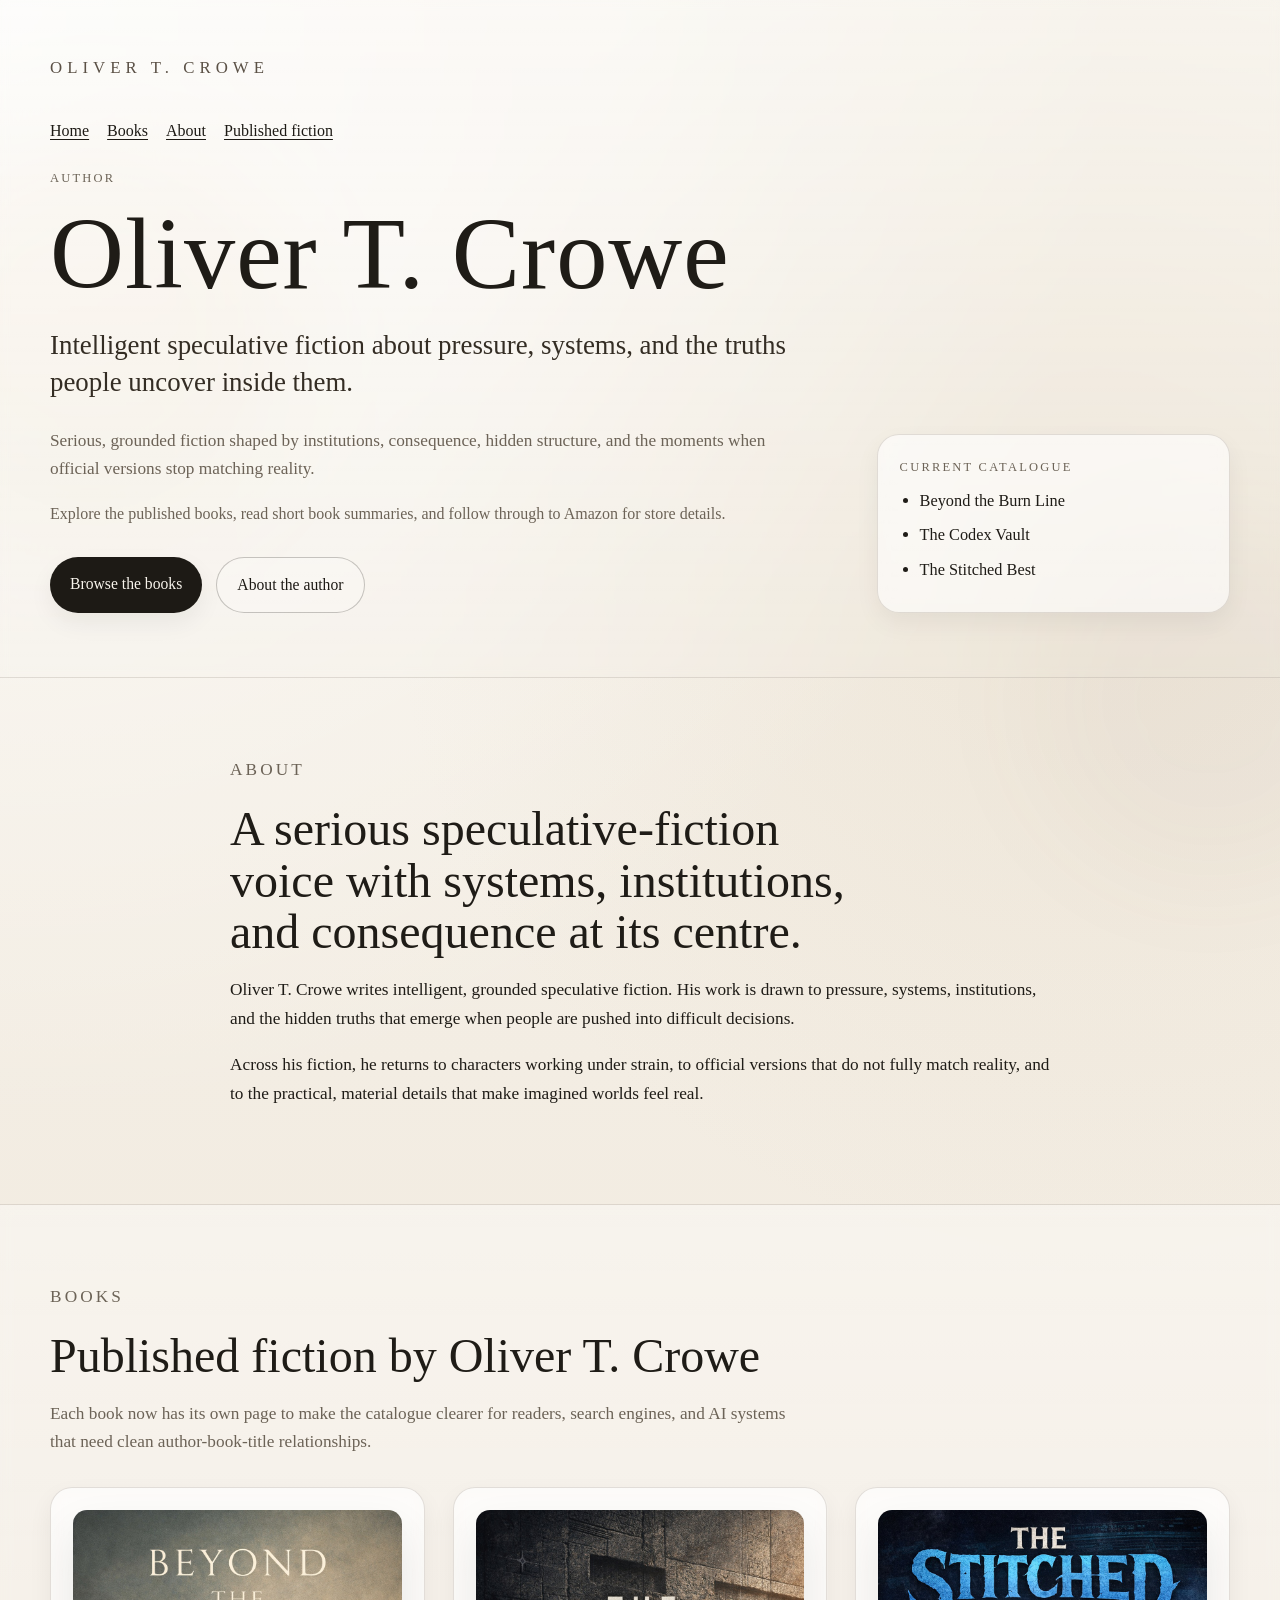
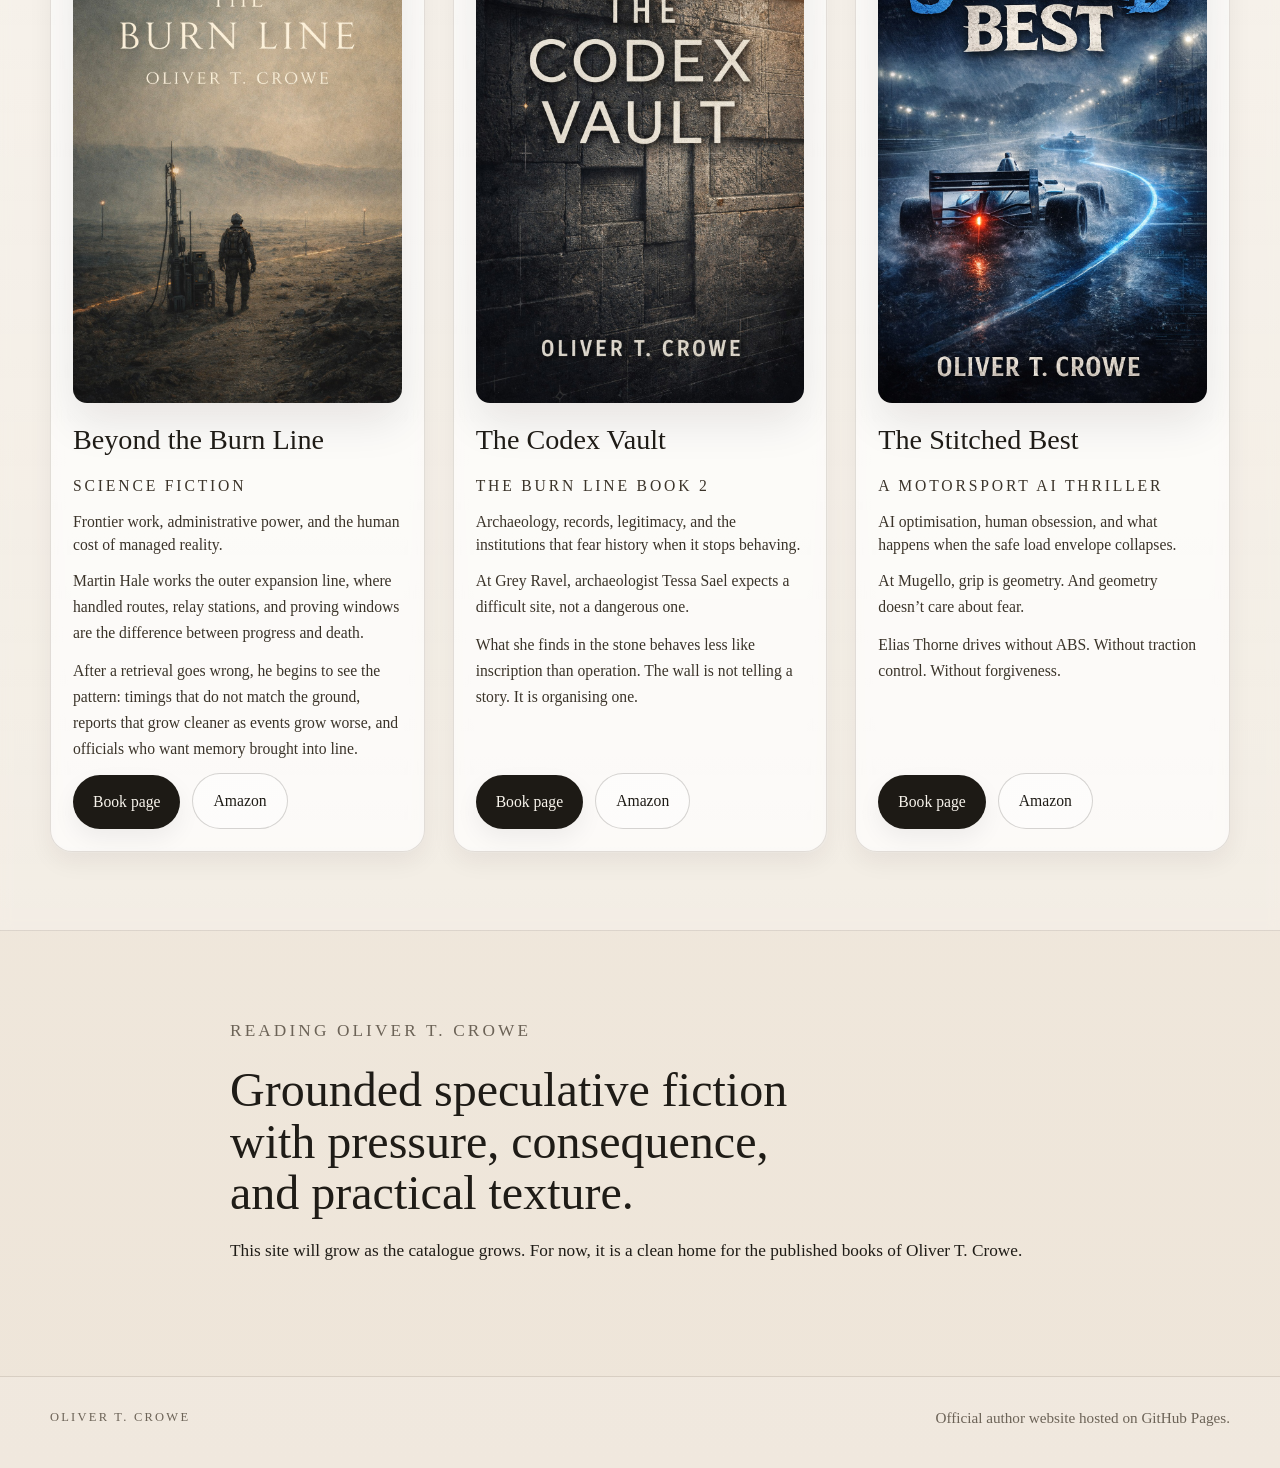
==== index.html @ 84655c88 "Add files via upload" ====
<!DOCTYPE html>
<html lang="en-GB">
<head>
  <meta charset="UTF-8">
  <meta name="viewport" content="width=device-width, initial-scale=1.0">
  <title>Oliver T. Crowe | Author of Beyond the Burn Line, The Codex Vault, and The Stitched Best</title>
  <meta name="description" content="Official author website for Oliver T. Crowe, writer of intelligent speculative fiction including Beyond the Burn Line, The Codex Vault, and The Stitched Best.">
  <meta name="author" content="Oliver T. Crowe">
  <meta name="robots" content="index, follow, max-image-preview:large">
  <meta name="theme-color" content="#f4efe6">
  <link rel="canonical" href="https://uthrofazeroth.github.io/">
  <link rel="icon" type="image/svg+xml" href="favicon.svg">
  <link rel="shortcut icon" href="favicon.svg">
  <meta property="og:type" content="website">
  <meta property="og:title" content="Oliver T. Crowe | Official Author Website">
  <meta property="og:description" content="Intelligent speculative fiction about pressure, systems, institutions, and the truths people uncover inside them.">
  <meta property="og:url" content="https://uthrofazeroth.github.io/">
  <meta property="og:site_name" content="Oliver T. Crowe">
  <meta property="og:image" content="https://uthrofazeroth.github.io/BtBL%20Ebook%20Cover.jpg">
  <meta name="twitter:card" content="summary_large_image">
  <meta name="twitter:title" content="Oliver T. Crowe | Official Author Website">
  <meta name="twitter:description" content="Official author website for Oliver T. Crowe and his published books.">
  <meta name="twitter:image" content="https://uthrofazeroth.github.io/BtBL%20Ebook%20Cover.jpg">
  <link rel="stylesheet" href="style.css">
  <script type="application/ld+json">
  {
    "@context": "https://schema.org",
    "@graph": [
      {
        "@type": "WebSite",
        "@id": "https://uthrofazeroth.github.io/#website",
        "url": "https://uthrofazeroth.github.io/",
        "name": "Oliver T. Crowe",
        "description": "Official author website for Oliver T. Crowe.",
        "inLanguage": "en-GB"
      },
      {
        "@type": "WebPage",
        "@id": "https://uthrofazeroth.github.io/#webpage",
        "url": "https://uthrofazeroth.github.io/",
        "name": "Oliver T. Crowe | Official Author Website",
        "isPartOf": {"@id": "https://uthrofazeroth.github.io/#website"},
        "about": {"@id": "https://uthrofazeroth.github.io/#person"},
        "primaryImageOfPage": {
          "@type": "ImageObject",
          "url": "https://uthrofazeroth.github.io/BtBL%20Ebook%20Cover.jpg"
        },
        "description": "Official author website for Oliver T. Crowe and his published books."
      },
      {
        "@type": "Person",
        "@id": "https://uthrofazeroth.github.io/#person",
        "name": "Oliver T. Crowe",
        "url": "https://uthrofazeroth.github.io/",
        "description": "Oliver T. Crowe writes intelligent speculative fiction about pressure, systems, and the truths people uncover inside them.",
        "jobTitle": "Author"
      },
      {
        "@type": "CollectionPage",
        "@id": "https://uthrofazeroth.github.io/books/#collection",
        "url": "https://uthrofazeroth.github.io/books/",
        "name": "Books by Oliver T. Crowe",
        "isPartOf": {"@id": "https://uthrofazeroth.github.io/#website"},
        "about": {"@id": "https://uthrofazeroth.github.io/#person"}
      },
      {
        "@type": "Book",
        "@id": "https://uthrofazeroth.github.io/books/beyond-the-burn-line.html#book",
        "name": "Beyond the Burn Line",
        "url": "https://uthrofazeroth.github.io/books/beyond-the-burn-line.html",
        "image": "https://uthrofazeroth.github.io/BtBL%20Ebook%20Cover.jpg",
        "author": {"@id": "https://uthrofazeroth.github.io/#person"},
        "genre": "Science fiction",
        "description": "A serious, immersive science-fiction novel about frontier work, administrative power, and the human cost of managed reality.",
        "sameAs": "https://www.amazon.co.uk/dp/B0GTBZLSK6"
      },
      {
        "@type": "Book",
        "@id": "https://uthrofazeroth.github.io/books/the-codex-vault.html#book",
        "name": "The Codex Vault",
        "url": "https://uthrofazeroth.github.io/books/the-codex-vault.html",
        "image": "https://uthrofazeroth.github.io/TCV%20ebook%20cover.jpg",
        "author": {"@id": "https://uthrofazeroth.github.io/#person"},
        "isPartOf": {
          "@type": "BookSeries",
          "name": "The Burn Line"
        },
        "position": 2,
        "genre": "Science-fiction thriller",
        "description": "A serious, atmospheric science-fiction thriller about archaeology, records, legitimacy, and the institutions that fear history when it stops behaving.",
        "sameAs": "https://www.amazon.co.uk/dp/B0GTBMP11F"
      },
      {
        "@type": "Book",
        "@id": "https://uthrofazeroth.github.io/books/the-stitched-best.html#book",
        "name": "The Stitched Best",
        "url": "https://uthrofazeroth.github.io/books/the-stitched-best.html",
        "image": "https://uthrofazeroth.github.io/The%20Stitched%20Best.jpg",
        "author": {"@id": "https://uthrofazeroth.github.io/#person"},
        "genre": "Motorsport thriller",
        "description": "A high-intensity motorsport thriller about AI optimisation, human obsession, and what happens when the safe load envelope collapses.",
        "sameAs": "https://www.amazon.co.uk/dp/B0GPY3HT6G"
      }
    ]
  }
  </script>
</head>
<body>
  <div class="background-glow background-glow-one"></div>
  <div class="background-glow background-glow-two"></div>

  <header class="site-header">
    <div class="wrap">
      <div class="top-mark">
        <p class="top-mark-name">Oliver T. Crowe</p>
      </div>

      <nav class="site-nav" aria-label="Primary navigation">
        <ul>
          <li><a href="/">Home</a></li>
          <li><a href="/books/">Books</a></li>
          <li><a href="#about">About</a></li>
          <li><a href="#books">Published fiction</a></li>
        </ul>
      </nav>

      <div class="hero-grid">
        <div class="hero-copy">
          <p class="hero-kicker">Author</p>
          <h1>Oliver T. Crowe</h1>
          <p class="hero-subtitle">
            Intelligent speculative fiction about pressure, systems, and the truths people uncover inside them.
          </p>
          <p class="lead">
            Serious, grounded fiction shaped by institutions, consequence, hidden structure, and the moments when official versions stop matching reality.
          </p>
          <p class="hero-note">
            Explore the published books, read short book summaries, and follow through to Amazon for store details.
          </p>
          <div class="hero-actions">
            <a class="button button-solid" href="/books/">Browse the books</a>
            <a class="button button-ghost" href="#about">About the author</a>
          </div>
        </div>

        <aside class="hero-panel">
          <p class="hero-panel-label">Current catalogue</p>
          <ul class="hero-list">
            <li><a class="book-title-link" href="/books/beyond-the-burn-line.html">Beyond the Burn Line</a></li>
            <li><a class="book-title-link" href="/books/the-codex-vault.html">The Codex Vault</a></li>
            <li><a class="book-title-link" href="/books/the-stitched-best.html">The Stitched Best</a></li>
          </ul>
        </aside>
      </div>
    </div>
  </header>

  <main>
    <section id="about" class="section">
      <div class="wrap narrow">
        <p class="section-label">About</p>
        <h2>A serious speculative-fiction voice with systems, institutions, and consequence at its centre.</h2>
        <p>
          Oliver T. Crowe writes intelligent, grounded speculative fiction. His work is drawn to pressure, systems, institutions, and the hidden truths that emerge when people are pushed into difficult decisions.
        </p>
        <p>
          Across his fiction, he returns to characters working under strain, to official versions that do not fully match reality, and to the practical, material details that make imagined worlds feel real.
        </p>
      </div>
    </section>

    <section id="books" class="section section-books">
      <div class="wrap">
        <div class="section-heading">
          <div>
            <p class="section-label">Books</p>
            <h2>Published fiction by Oliver T. Crowe</h2>
            <p class="page-intro">Each book now has its own page to make the catalogue clearer for readers, search engines, and AI systems that need clean author-book-title relationships.</p>
          </div>
        </div>

        <div class="book-grid">
          <article class="book-card">
            <div class="cover-wrap">
              <a class="cover-link" href="/books/beyond-the-burn-line.html"><img src="BtBL Ebook Cover.jpg" alt="Beyond the Burn Line book cover"></a>
            </div>
            <div class="book-copy">
              <h3><a href="/books/beyond-the-burn-line.html">Beyond the Burn Line</a></h3>
              <p class="book-meta">Science fiction</p>
              <p class="book-hook">Frontier work, administrative power, and the human cost of managed reality.</p>
              <p>Martin Hale works the outer expansion line, where handled routes, relay stations, and proving windows are the difference between progress and death.</p>
              <p>After a retrieval goes wrong, he begins to see the pattern: timings that do not match the ground, reports that grow cleaner as events grow worse, and officials who want memory brought into line.</p>
              <div class="book-actions">
                <a class="button button-solid" href="/books/beyond-the-burn-line.html">Book page</a>
                <a class="button button-secondary" href="https://www.amazon.co.uk/dp/B0GTBZLSK6" target="_blank" rel="noopener noreferrer">Amazon</a>
              </div>
            </div>
          </article>

          <article class="book-card">
            <div class="cover-wrap">
              <a class="cover-link" href="/books/the-codex-vault.html"><img src="TCV ebook cover.jpg" alt="The Codex Vault book cover"></a>
            </div>
            <div class="book-copy">
              <h3><a href="/books/the-codex-vault.html">The Codex Vault</a></h3>
              <p class="book-meta">The Burn Line Book 2</p>
              <p class="book-hook">Archaeology, records, legitimacy, and the institutions that fear history when it stops behaving.</p>
              <p>At Grey Ravel, archaeologist Tessa Sael expects a difficult site, not a dangerous one.</p>
              <p>What she finds in the stone behaves less like inscription than operation. The wall is not telling a story. It is organising one.</p>
              <div class="book-actions">
                <a class="button button-solid" href="/books/the-codex-vault.html">Book page</a>
                <a class="button button-secondary" href="https://www.amazon.co.uk/dp/B0GTBMP11F" target="_blank" rel="noopener noreferrer">Amazon</a>
              </div>
            </div>
          </article>

          <article class="book-card">
            <div class="cover-wrap">
              <a class="cover-link" href="/books/the-stitched-best.html"><img src="The Stitched Best.jpg" alt="The Stitched Best book cover"></a>
            </div>
            <div class="book-copy">
              <h3><a href="/books/the-stitched-best.html">The Stitched Best</a></h3>
              <p class="book-meta">A motorsport AI thriller</p>
              <p class="book-hook">AI optimisation, human obsession, and what happens when the safe load envelope collapses.</p>
              <p>At Mugello, grip is geometry. And geometry doesn’t care about fear.</p>
              <p>Elias Thorne drives without ABS. Without traction control. Without forgiveness.</p>
              <div class="book-actions">
                <a class="button button-solid" href="/books/the-stitched-best.html">Book page</a>
                <a class="button button-secondary" href="https://www.amazon.co.uk/dp/B0GPY3HT6G" target="_blank" rel="noopener noreferrer">Amazon</a>
              </div>
            </div>
          </article>
        </div>
      </div>
    </section>

    <section class="section section-closing">
      <div class="wrap narrow">
        <p class="section-label">Reading Oliver T. Crowe</p>
        <h2>Grounded speculative fiction with pressure, consequence, and practical texture.</h2>
        <p>
          This site will grow as the catalogue grows. For now, it is a clean home for the published books of Oliver T. Crowe.
        </p>
      </div>
    </section>
  </main>

  <footer class="site-footer">
    <div class="wrap footer-inner">
      <p class="footer-name">Oliver T. Crowe</p>
      <p class="footer-note">Official author website hosted on GitHub Pages.</p>
    </div>
  </footer>
</body>
</html>
---- style.css ----
:root {
  --bg: #f4efe6;
  --panel: rgba(255, 255, 255, 0.58);
  --text: #1f1c17;
  --muted: #6c6357;
  --line: rgba(87, 73, 54, 0.16);
  --accent: #1d1a15;
  --accent-soft: #322b22;
  --button-text: #f8f4ec;
  --shadow: 0 20px 44px rgba(20, 16, 11, 0.09);
  --shadow-soft: 0 10px 24px rgba(20, 16, 11, 0.06);
  --radius: 22px;
  --radius-small: 14px;
  --max: 1180px;
}

* {
  box-sizing: border-box;
}

html {
  scroll-behavior: smooth;
}

body {
  margin: 0;
  background:
    radial-gradient(circle at top left, rgba(255, 255, 255, 0.76), rgba(255, 255, 255, 0) 34%),
    radial-gradient(circle at 86% 18%, rgba(214, 196, 167, 0.22), rgba(214, 196, 167, 0) 26%),
    linear-gradient(180deg, #f7f3eb 0%, #f1eadf 52%, #eee5d9 100%);
  color: var(--text);
  font-family: Georgia, "Times New Roman", serif;
  line-height: 1.65;
  position: relative;
  overflow-x: hidden;
}

.background-glow {
  position: fixed;
  border-radius: 999px;
  pointer-events: none;
  filter: blur(60px);
  opacity: 0.34;
  z-index: 0;
}

.background-glow-one {
  width: 420px;
  height: 420px;
  top: 120px;
  left: -120px;
  background: rgba(214, 186, 134, 0.18);
}

.background-glow-two {
  width: 360px;
  height: 360px;
  top: 520px;
  right: -110px;
  background: rgba(121, 102, 80, 0.12);
}

img {
  max-width: 100%;
  display: block;
  height: auto;
}

a {
  color: inherit;
}

.wrap {
  width: min(var(--max), calc(100% - 40px));
  margin: 0 auto;
  position: relative;
  z-index: 1;
}

.narrow {
  max-width: 820px;
}

.site-header {
  padding: 54px 0 64px;
  border-bottom: 1px solid var(--line);
  background: linear-gradient(to bottom, rgba(255,255,255,0.24), rgba(255,255,255,0.04));
  backdrop-filter: blur(4px);
}

.top-mark {
  margin-bottom: 36px;
}

.top-mark-name {
  margin: 0;
  font-size: 1.05rem;
  letter-spacing: 0.30em;
  text-transform: uppercase;
  color: #5b5146;
}

.hero-grid {
  display: grid;
  grid-template-columns: minmax(0, 1.55fr) minmax(260px, 0.7fr);
  gap: 44px;
  align-items: end;
}

.hero-kicker,
.section-label,
.hero-panel-label,
.book-meta,
.footer-name {
  margin: 0 0 10px;
  text-transform: uppercase;
  letter-spacing: 0.18em;
  font-size: 0.78rem;
  color: var(--muted);
}

.hero-copy {
  max-width: 900px;
}

h1,
h2,
h3 {
  font-weight: normal;
  line-height: 1.08;
  margin: 0;
}

h1 {
  font-size: clamp(4rem, 8vw, 7rem);
  letter-spacing: 0.01em;
  max-width: none;
}

.hero-subtitle {
  margin-top: 18px;
  max-width: 760px;
  font-size: clamp(1.35rem, 2.1vw, 1.8rem);
  line-height: 1.35;
  color: #342d24;
}

.lead {
  margin-top: 22px;
  max-width: 760px;
  font-size: 1.08rem;
  color: var(--muted);
}

.hero-actions {
  display: flex;
  flex-wrap: wrap;
  gap: 14px;
  margin-top: 30px;
}

.hero-panel {
  background: var(--panel);
  border: 1px solid var(--line);
  border-radius: var(--radius);
  padding: 22px 22px 20px;
  box-shadow: var(--shadow-soft);
  backdrop-filter: blur(8px);
}

.hero-list {
  margin: 0;
  padding-left: 20px;
}

.hero-list li {
  margin: 0 0 8px;
  font-size: 1.02rem;
}

.button {
  display: inline-block;
  text-decoration: none;
  padding: 14px 20px;
  border-radius: 999px;
  font-size: 0.98rem;
  transition: transform 0.15s ease, background 0.15s ease, border-color 0.15s ease;
}

.button:hover {
  transform: translateY(-1px);
}

.button-solid {
  background: var(--accent);
  color: var(--button-text);
  box-shadow: var(--shadow-soft);
}

.button-solid:hover {
  background: var(--accent-soft);
}

.button-ghost {
  border: 1px solid rgba(29, 26, 21, 0.24);
  color: var(--accent);
  background: rgba(255, 255, 255, 0.18);
}

.button-ghost:hover {
  border-color: rgba(29, 26, 21, 0.44);
  background: rgba(255, 255, 255, 0.32);
}

.section {
  padding: 78px 0;
}

.section-books {
  border-top: 1px solid var(--line);
  border-bottom: 1px solid var(--line);
  background:
    linear-gradient(180deg, rgba(255,255,255,0.24), rgba(255,255,255,0.12)),
    rgba(255, 255, 255, 0.18);
  backdrop-filter: blur(6px);
}

.section-heading {
  margin-bottom: 30px;
}

.section p {
  margin: 0 0 18px;
  font-size: 1.08rem;
}

h2 {
  font-size: clamp(2rem, 4vw, 3rem);
  margin-bottom: 18px;
  text-wrap: balance;
}

h3 {
  font-size: clamp(1.45rem, 2.2vw, 1.85rem);
  margin-bottom: 6px;
}

.book-grid {
  display: grid;
  grid-template-columns: repeat(3, minmax(0, 1fr));
  gap: 28px;
  align-items: start;
}

.book-card {
  background: var(--panel);
  border: 1px solid var(--line);
  border-radius: var(--radius);
  overflow: hidden;
  box-shadow: var(--shadow-soft);
  display: flex;
  flex-direction: column;
  min-height: 100%;
  backdrop-filter: blur(8px);
}

.cover-wrap {
  padding: 22px 22px 0;
}

.cover-wrap img {
  width: 100%;
  border-radius: var(--radius-small);
  box-shadow: var(--shadow);
}

.book-copy {
  padding: 22px;
  display: flex;
  flex-direction: column;
  gap: 12px;
  flex: 1;
}

.book-hook {
  font-size: 1rem;
  line-height: 1.45;
  color: #342d24;
}

.book-copy p {
  margin: 0;
  color: #3b342a;
  font-size: 0.98rem;
}

.book-details {
  margin-top: -2px;
}

.book-details summary {
  cursor: pointer;
  color: var(--accent);
  font-size: 0.95rem;
  list-style: none;
}

.book-details summary::-webkit-details-marker {
  display: none;
}

.book-details summary::after {
  content: " +";
}

.book-details[open] summary::after {
  content: " –";
}

.book-details p {
  margin-top: 12px;
}

.book-copy .button {
  margin-top: auto;
  align-self: flex-start;
}

.section-closing {
  padding-top: 86px;
  padding-bottom: 92px;
}

.site-footer {
  border-top: 1px solid var(--line);
  padding: 28px 0 38px;
  background: rgba(255,255,255,0.12);
}

.footer-inner {
  display: flex;
  justify-content: space-between;
  gap: 18px;
  align-items: center;
  flex-wrap: wrap;
}

.footer-name,
.footer-note {
  margin: 0;
  color: var(--muted);
}

.footer-note {
  font-size: 0.95rem;
}

@media (max-width: 1080px) {
  .hero-grid {
    grid-template-columns: 1fr;
    align-items: start;
  }

  .hero-panel {
    max-width: 420px;
  }

  .book-grid {
    grid-template-columns: 1fr;
  }

  .book-card {
    display: grid;
    grid-template-columns: 220px 1fr;
    align-items: start;
  }

  .cover-wrap {
    padding: 22px;
  }
}

@media (max-width: 640px) {
  .wrap {
    width: min(var(--max), calc(100% - 24px));
  }

  .site-header {
    padding-top: 40px;
    padding-bottom: 46px;
  }

  .top-mark-name {
    font-size: 0.9rem;
    letter-spacing: 0.20em;
  }

  h1 {
    font-size: clamp(3rem, 13vw, 4.6rem);
  }

  .hero-subtitle {
    font-size: 1.2rem;
  }

  .section {
    padding: 56px 0;
  }

  .book-card {
    display: block;
  }

  .cover-wrap {
    padding: 18px 18px 0;
  }

  .book-copy {
    padding: 18px;
  }

  .button {
    width: 100%;
    text-align: center;
  }

  .background-glow-one,
  .background-glow-two {
    opacity: 0.22;
  }
}


.site-nav {
  margin-bottom: 24px;
}

.site-nav ul {
  list-style: none;
  margin: 0;
  padding: 0;
  display: flex;
  gap: 18px;
  flex-wrap: wrap;
}

.site-nav a,
.text-link {
  color: var(--accent);
  text-decoration-thickness: 1px;
  text-underline-offset: 0.16em;
}

.site-nav a:hover,
.text-link:hover {
  color: var(--accent-soft);
}

.hero-note,
.page-intro,
.breadcrumbs {
  color: var(--muted);
}

.page-intro {
  max-width: 760px;
  font-size: 1.05rem;
}

.book-card h3 a,
.cover-link,
.book-title-link {
  text-decoration: none;
}

.book-card h3 a:hover,
.book-title-link:hover {
  text-decoration: underline;
  text-underline-offset: 0.12em;
}

.book-actions {
  display: flex;
  flex-wrap: wrap;
  gap: 12px;
  margin-top: auto;
}

.button-secondary {
  border: 1px solid rgba(29, 26, 21, 0.18);
  background: rgba(255,255,255,0.44);
}

.button-secondary:hover {
  border-color: rgba(29, 26, 21, 0.38);
  background: rgba(255,255,255,0.62);
}

.book-page-grid {
  display: grid;
  grid-template-columns: minmax(260px, 340px) minmax(0, 1fr);
  gap: 34px;
  align-items: start;
}

.book-page-cover img {
  width: 100%;
  border-radius: var(--radius);
  box-shadow: var(--shadow);
}

.book-page-panel {
  background: var(--panel);
  border: 1px solid var(--line);
  border-radius: var(--radius);
  padding: 24px;
  box-shadow: var(--shadow-soft);
  backdrop-filter: blur(8px);
}

.book-page-panel p,
.book-page-copy p,
.book-page-copy li,
.reading-order p {
  font-size: 1.02rem;
}

.book-page-copy ul {
  padding-left: 20px;
}

.breadcrumbs {
  margin-bottom: 20px;
  font-size: 0.95rem;
}

.inline-list {
  list-style: none;
  padding: 0;
  margin: 0;
  display: flex;
  flex-wrap: wrap;
  gap: 12px 18px;
}

.inline-list li {
  color: var(--muted);
}

.small-heading {
  font-size: 1.15rem;
  margin-bottom: 12px;
}

.section-tight {
  padding-top: 54px;
}

@media (max-width: 900px) {
  .book-page-grid {
    grid-template-columns: 1fr;
  }

  .book-page-cover {
    max-width: 340px;
  }
}
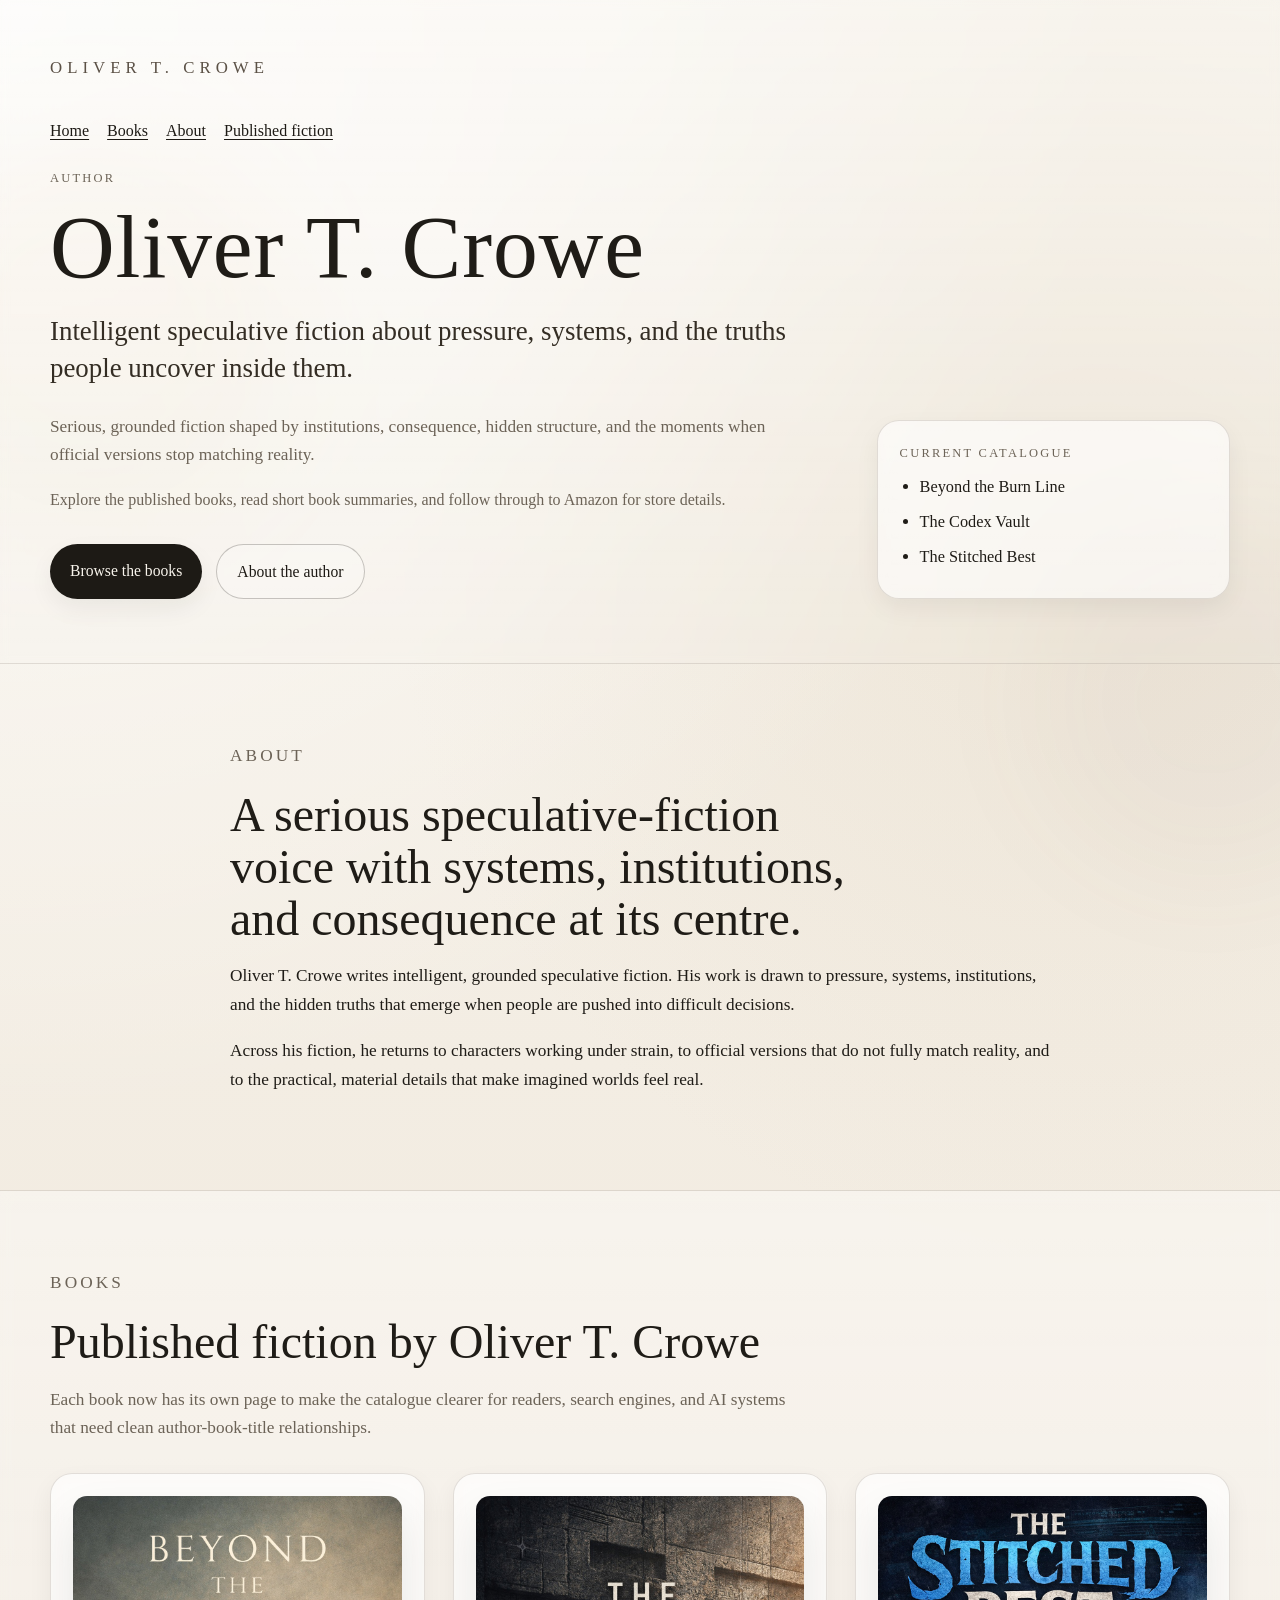
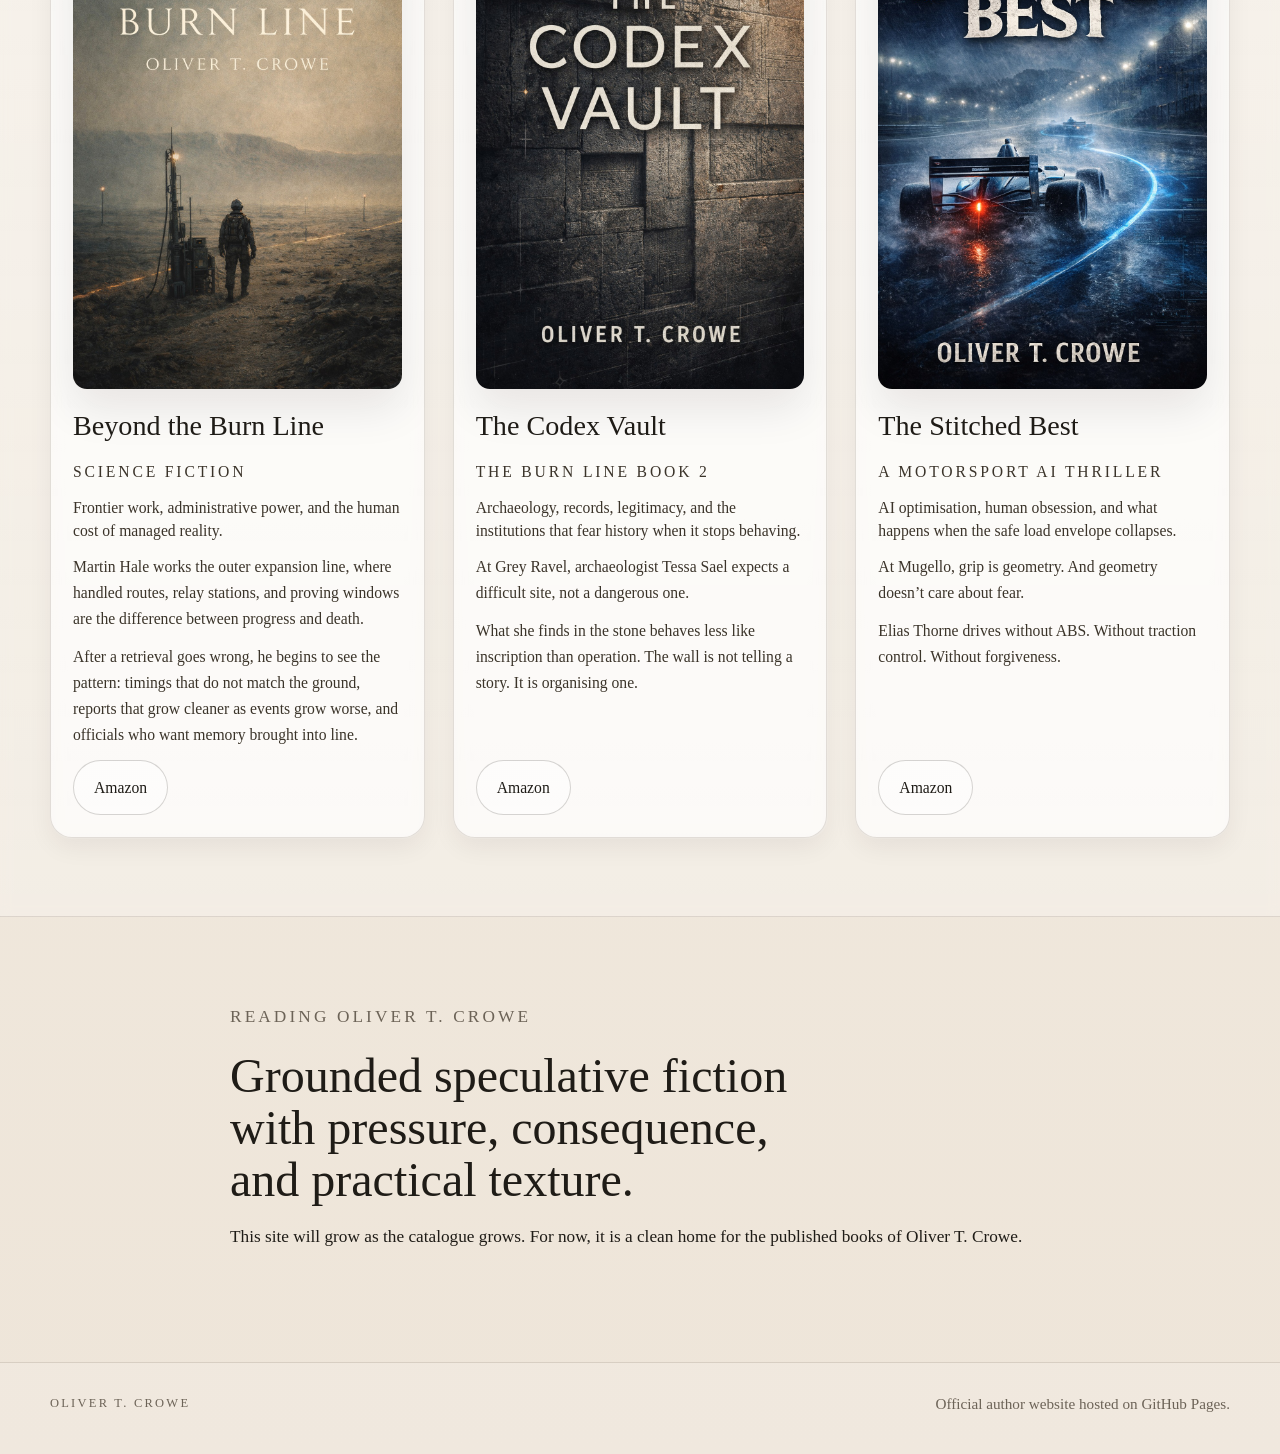
==== commit 9e0bcc5d: "Add files via upload" ====
--- a/index.html
+++ b/index.html
@@ -191,7 +191,6 @@
               <p>Martin Hale works the outer expansion line, where handled routes, relay stations, and proving windows are the difference between progress and death.</p>
               <p>After a retrieval goes wrong, he begins to see the pattern: timings that do not match the ground, reports that grow cleaner as events grow worse, and officials who want memory brought into line.</p>
               <div class="book-actions">
-                <a class="button button-solid" href="/books/beyond-the-burn-line.html">Book page</a>
                 <a class="button button-secondary" href="https://www.amazon.co.uk/dp/B0GTBZLSK6" target="_blank" rel="noopener noreferrer">Amazon</a>
               </div>
             </div>
@@ -208,7 +207,6 @@
               <p>At Grey Ravel, archaeologist Tessa Sael expects a difficult site, not a dangerous one.</p>
               <p>What she finds in the stone behaves less like inscription than operation. The wall is not telling a story. It is organising one.</p>
               <div class="book-actions">
-                <a class="button button-solid" href="/books/the-codex-vault.html">Book page</a>
                 <a class="button button-secondary" href="https://www.amazon.co.uk/dp/B0GTBMP11F" target="_blank" rel="noopener noreferrer">Amazon</a>
               </div>
             </div>
@@ -225,7 +223,6 @@
               <p>At Mugello, grip is geometry. And geometry doesn’t care about fear.</p>
               <p>Elias Thorne drives without ABS. Without traction control. Without forgiveness.</p>
               <div class="book-actions">
-                <a class="button button-solid" href="/books/the-stitched-best.html">Book page</a>
                 <a class="button button-secondary" href="https://www.amazon.co.uk/dp/B0GPY3HT6G" target="_blank" rel="noopener noreferrer">Amazon</a>
               </div>
             </div>
--- a/style.css
+++ b/style.css
@@ -132,9 +132,13 @@
 }
 
 h1 {
-  font-size: clamp(4rem, 8vw, 7rem);
+  font-size: clamp(3.6rem, 7vw, 6rem);
   letter-spacing: 0.01em;
   max-width: none;
+}
+
+.hero-copy h1 {
+  white-space: nowrap;
 }
 
 .hero-subtitle {
@@ -396,7 +400,11 @@
   }
 
   h1 {
-    font-size: clamp(3rem, 13vw, 4.6rem);
+    font-size: clamp(2.8rem, 12vw, 4.2rem);
+  }
+
+  .hero-copy h1 {
+    white-space: normal;
   }
 
   .hero-subtitle {
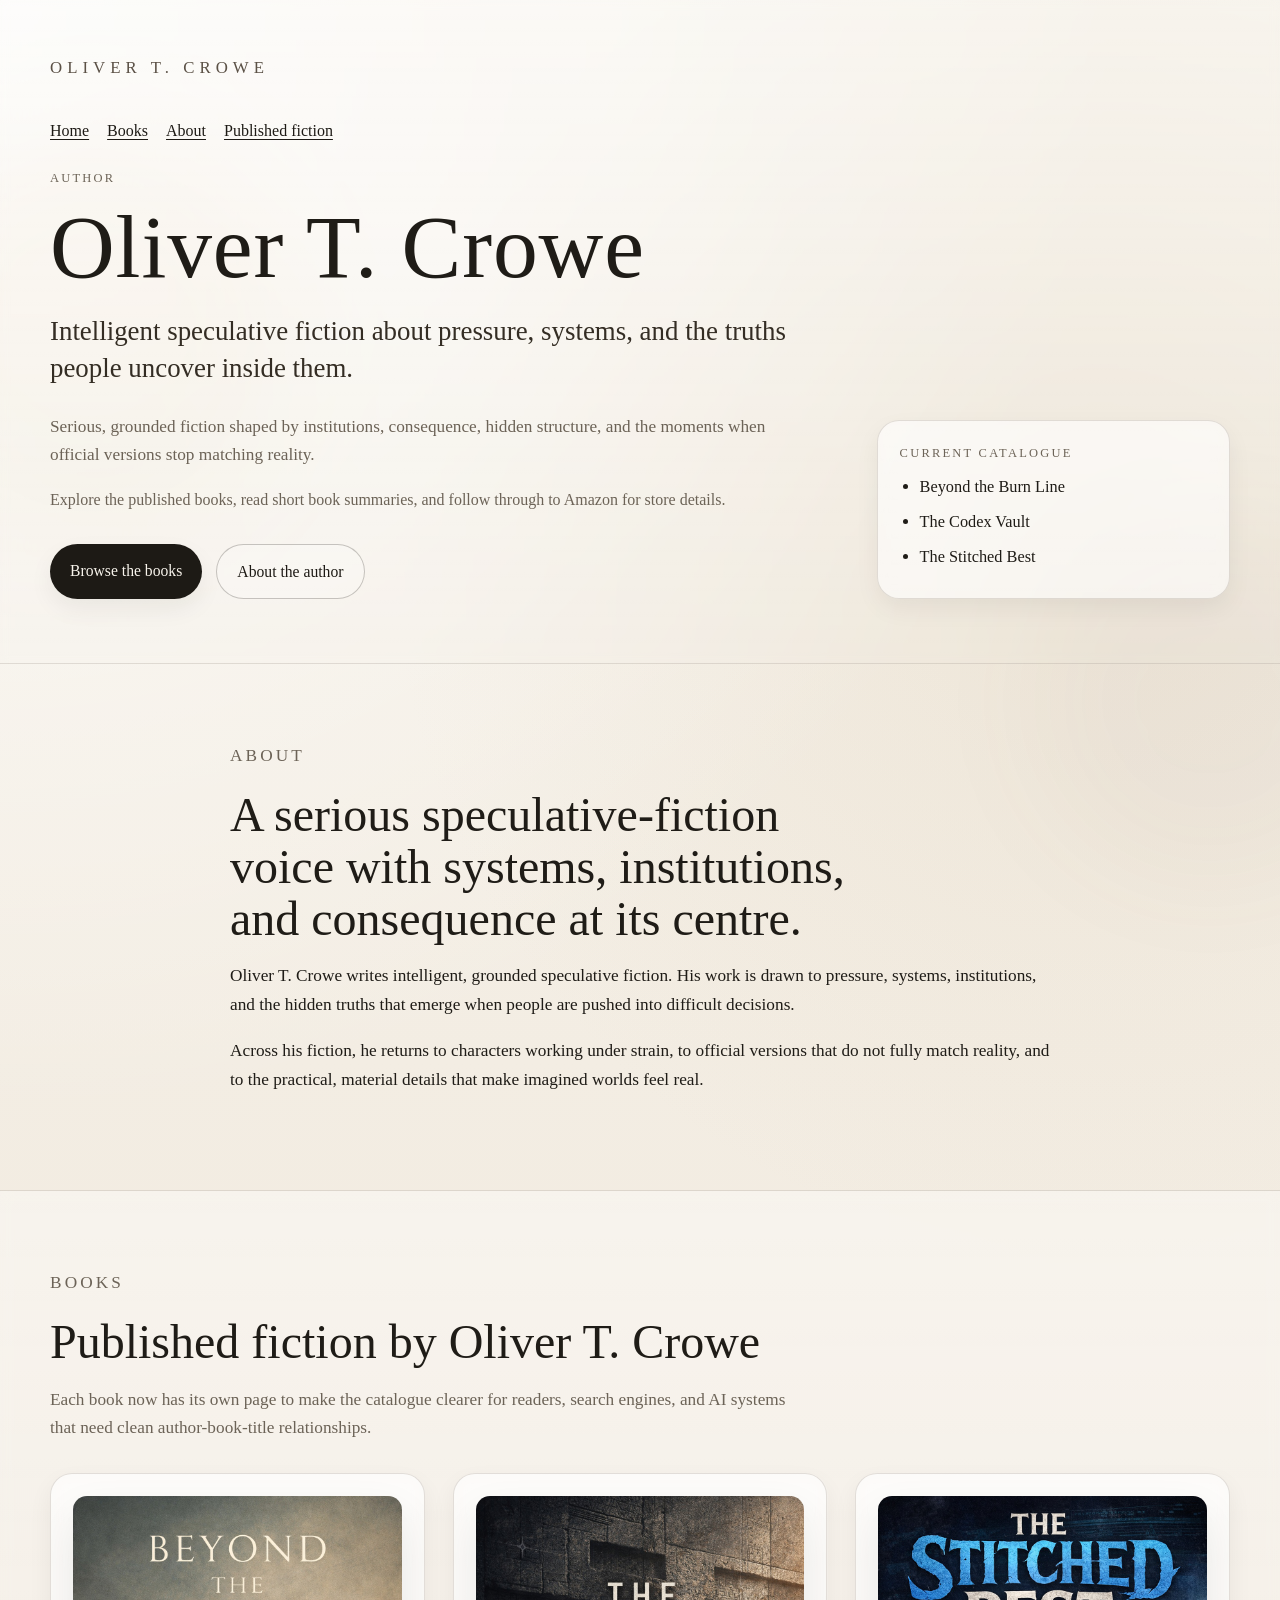
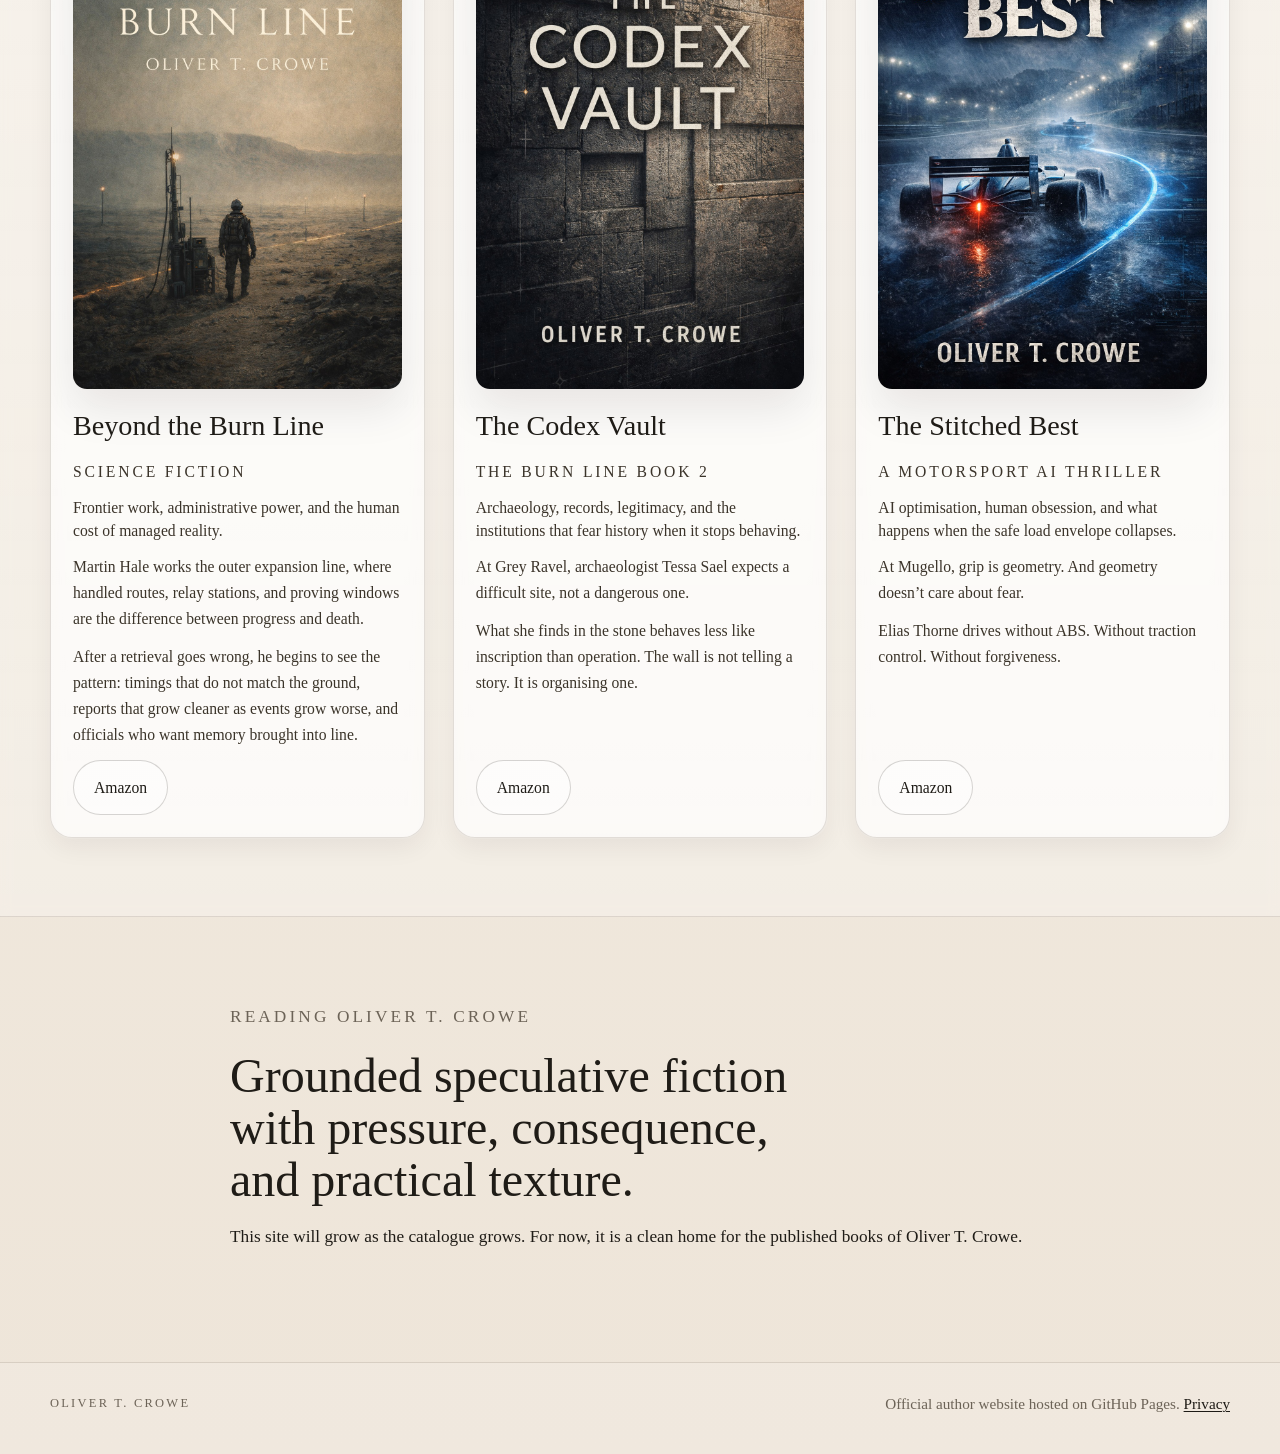
==== commit 19f7686a: "Add files via upload" ====
--- a/index.html
+++ b/index.html
@@ -10,6 +10,9 @@
   <meta name="theme-color" content="#f4efe6">
   <link rel="canonical" href="https://uthrofazeroth.github.io/">
   <link rel="icon" type="image/svg+xml" href="favicon.svg">
+  <link rel="manifest" href="/site.webmanifest">
+  <link rel="alternate" type="text/plain" href="/llms.txt" title="LLMs.txt">
+  <meta name="format-detection" content="telephone=no">
   <link rel="shortcut icon" href="favicon.svg">
   <meta property="og:type" content="website">
   <meta property="og:title" content="Oliver T. Crowe | Official Author Website">
@@ -32,7 +35,13 @@
         "url": "https://uthrofazeroth.github.io/",
         "name": "Oliver T. Crowe",
         "description": "Official author website for Oliver T. Crowe.",
-        "inLanguage": "en-GB"
+        "inLanguage": "en-GB",
+        "publisher": {"@id": "https://uthrofazeroth.github.io/#person"},
+        "hasPart": [
+          {"@id": "https://uthrofazeroth.github.io/books/#collection"},
+          {"@id": "https://uthrofazeroth.github.io/about/#webpage"},
+          {"@id": "https://uthrofazeroth.github.io/privacy/#webpage"}
+        ]
       },
       {
         "@type": "WebPage",
@@ -53,7 +62,8 @@
         "name": "Oliver T. Crowe",
         "url": "https://uthrofazeroth.github.io/",
         "description": "Oliver T. Crowe writes intelligent speculative fiction about pressure, systems, and the truths people uncover inside them.",
-        "jobTitle": "Author"
+        "jobTitle": "Author",
+        "knowsAbout": ["Speculative fiction", "Science fiction", "Thriller fiction", "Systems", "Institutions", "Consequence"]
       },
       {
         "@type": "CollectionPage",
@@ -123,6 +133,8 @@
           <li><a href="#books">Published fiction</a></li>
         </ul>
       </nav>
+      <link itemprop="significantLink" href="/about/">
+      <link itemprop="significantLink" href="/privacy/">
 
       <div class="hero-grid">
         <div class="hero-copy">
@@ -245,7 +257,7 @@
   <footer class="site-footer">
     <div class="wrap footer-inner">
       <p class="footer-name">Oliver T. Crowe</p>
-      <p class="footer-note">Official author website hosted on GitHub Pages.</p>
+      <p class="footer-note">Official author website hosted on GitHub Pages. <a class="text-link" href="/privacy/">Privacy</a></p>
     </div>
   </footer>
 </body>
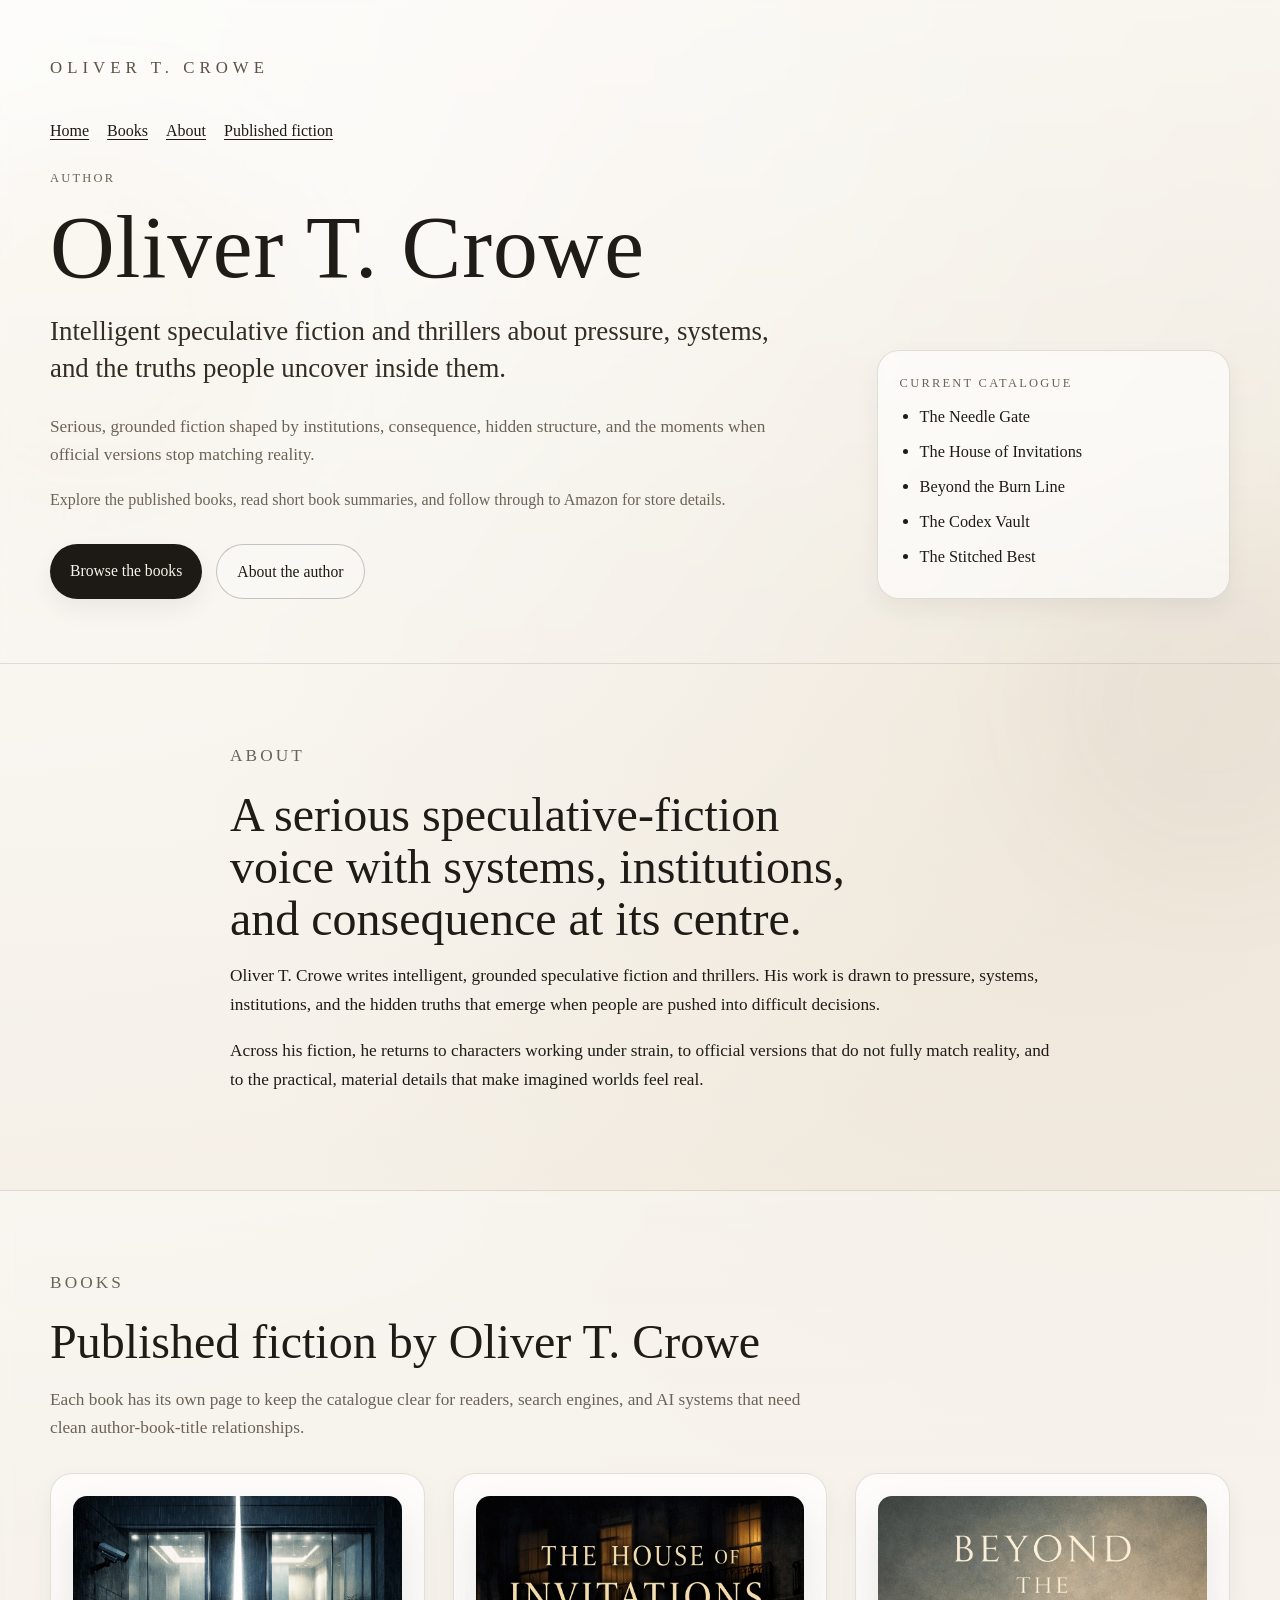
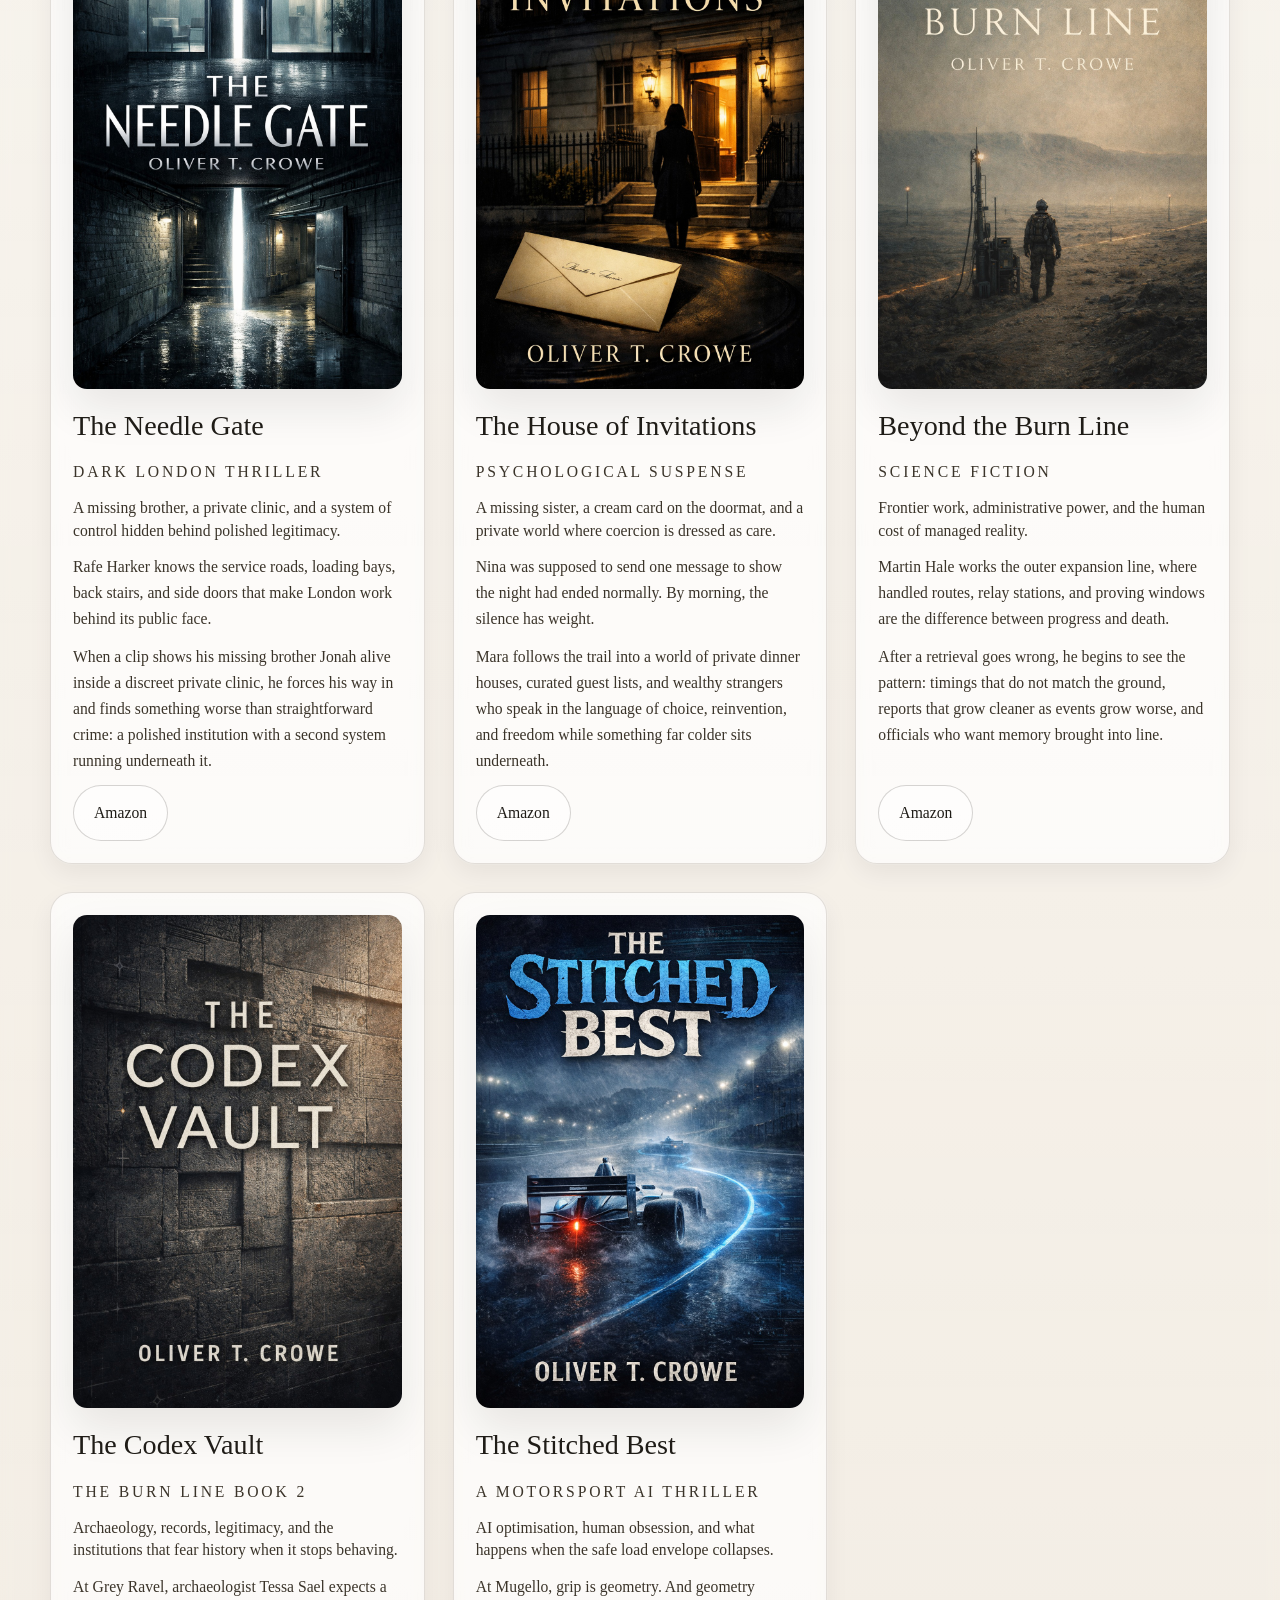
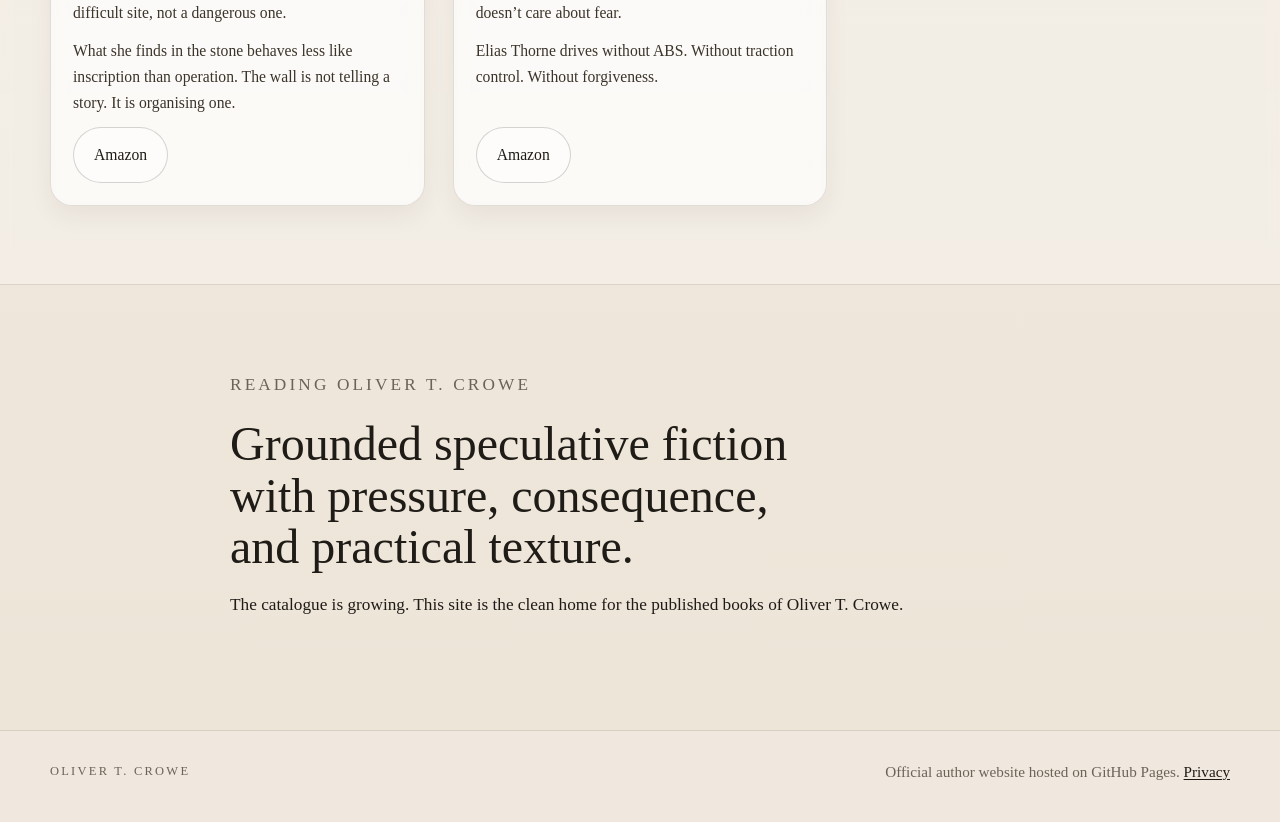
==== commit 1b1d35b8: "Add files via upload" ====
--- a/index.html
+++ b/index.html
@@ -3,8 +3,8 @@
 <head>
   <meta charset="UTF-8">
   <meta name="viewport" content="width=device-width, initial-scale=1.0">
-  <title>Oliver T. Crowe | Author of Beyond the Burn Line, The Codex Vault, and The Stitched Best</title>
-  <meta name="description" content="Official author website for Oliver T. Crowe, writer of intelligent speculative fiction including Beyond the Burn Line, The Codex Vault, and The Stitched Best.">
+  <title>Oliver T. Crowe | Official author website</title>
+  <meta name="description" content="Official author website for Oliver T. Crowe, featuring speculative fiction and thrillers including The Needle Gate, The House of Invitations, Beyond the Burn Line, The Codex Vault, and The Stitched Best.">
   <meta name="author" content="Oliver T. Crowe">
   <meta name="robots" content="index, follow, max-image-preview:large">
   <meta name="theme-color" content="#f4efe6">
@@ -12,107 +12,275 @@
   <link rel="icon" type="image/svg+xml" href="favicon.svg">
   <link rel="manifest" href="/site.webmanifest">
   <link rel="alternate" type="text/plain" href="/llms.txt" title="LLMs.txt">
+  <link rel="alternate" type="text/plain" href="/llms-full.txt" title="LLMs full notes">
   <meta name="format-detection" content="telephone=no">
   <link rel="shortcut icon" href="favicon.svg">
   <meta property="og:type" content="website">
   <meta property="og:title" content="Oliver T. Crowe | Official Author Website">
-  <meta property="og:description" content="Intelligent speculative fiction about pressure, systems, institutions, and the truths people uncover inside them.">
+  <meta property="og:description" content="Speculative fiction and thrillers shaped by pressure, systems, institutions, and the truths people uncover inside them.">
   <meta property="og:url" content="https://uthrofazeroth.github.io/">
   <meta property="og:site_name" content="Oliver T. Crowe">
-  <meta property="og:image" content="https://uthrofazeroth.github.io/BtBL%20Ebook%20Cover.jpg">
+  <meta property="og:image" content="https://uthrofazeroth.github.io/The%20needle%20gate%20ebook%20cover.jpg">
+  <meta property="og:image:alt" content="The Needle Gate cover by Oliver T. Crowe">
+  <meta property="og:locale" content="en_GB">
   <meta name="twitter:card" content="summary_large_image">
   <meta name="twitter:title" content="Oliver T. Crowe | Official Author Website">
   <meta name="twitter:description" content="Official author website for Oliver T. Crowe and his published books.">
-  <meta name="twitter:image" content="https://uthrofazeroth.github.io/BtBL%20Ebook%20Cover.jpg">
+  <meta name="twitter:image" content="https://uthrofazeroth.github.io/The%20needle%20gate%20ebook%20cover.jpg">
+  <meta name="twitter:image:alt" content="The Needle Gate cover by Oliver T. Crowe">
   <link rel="stylesheet" href="style.css">
   <script type="application/ld+json">
-  {
-    "@context": "https://schema.org",
-    "@graph": [
-      {
-        "@type": "WebSite",
-        "@id": "https://uthrofazeroth.github.io/#website",
-        "url": "https://uthrofazeroth.github.io/",
-        "name": "Oliver T. Crowe",
-        "description": "Official author website for Oliver T. Crowe.",
-        "inLanguage": "en-GB",
-        "publisher": {"@id": "https://uthrofazeroth.github.io/#person"},
-        "hasPart": [
-          {"@id": "https://uthrofazeroth.github.io/books/#collection"},
-          {"@id": "https://uthrofazeroth.github.io/about/#webpage"},
-          {"@id": "https://uthrofazeroth.github.io/privacy/#webpage"}
-        ]
-      },
-      {
-        "@type": "WebPage",
-        "@id": "https://uthrofazeroth.github.io/#webpage",
-        "url": "https://uthrofazeroth.github.io/",
-        "name": "Oliver T. Crowe | Official Author Website",
-        "isPartOf": {"@id": "https://uthrofazeroth.github.io/#website"},
-        "about": {"@id": "https://uthrofazeroth.github.io/#person"},
-        "primaryImageOfPage": {
-          "@type": "ImageObject",
-          "url": "https://uthrofazeroth.github.io/BtBL%20Ebook%20Cover.jpg"
-        },
-        "description": "Official author website for Oliver T. Crowe and his published books."
-      },
-      {
-        "@type": "Person",
-        "@id": "https://uthrofazeroth.github.io/#person",
-        "name": "Oliver T. Crowe",
-        "url": "https://uthrofazeroth.github.io/",
-        "description": "Oliver T. Crowe writes intelligent speculative fiction about pressure, systems, and the truths people uncover inside them.",
-        "jobTitle": "Author",
-        "knowsAbout": ["Speculative fiction", "Science fiction", "Thriller fiction", "Systems", "Institutions", "Consequence"]
-      },
-      {
-        "@type": "CollectionPage",
-        "@id": "https://uthrofazeroth.github.io/books/#collection",
-        "url": "https://uthrofazeroth.github.io/books/",
-        "name": "Books by Oliver T. Crowe",
-        "isPartOf": {"@id": "https://uthrofazeroth.github.io/#website"},
-        "about": {"@id": "https://uthrofazeroth.github.io/#person"}
-      },
-      {
-        "@type": "Book",
-        "@id": "https://uthrofazeroth.github.io/books/beyond-the-burn-line.html#book",
-        "name": "Beyond the Burn Line",
-        "url": "https://uthrofazeroth.github.io/books/beyond-the-burn-line.html",
-        "image": "https://uthrofazeroth.github.io/BtBL%20Ebook%20Cover.jpg",
-        "author": {"@id": "https://uthrofazeroth.github.io/#person"},
-        "genre": "Science fiction",
-        "description": "A serious, immersive science-fiction novel about frontier work, administrative power, and the human cost of managed reality.",
-        "sameAs": "https://www.amazon.co.uk/dp/B0GTBZLSK6"
-      },
-      {
-        "@type": "Book",
-        "@id": "https://uthrofazeroth.github.io/books/the-codex-vault.html#book",
-        "name": "The Codex Vault",
-        "url": "https://uthrofazeroth.github.io/books/the-codex-vault.html",
-        "image": "https://uthrofazeroth.github.io/TCV%20ebook%20cover.jpg",
-        "author": {"@id": "https://uthrofazeroth.github.io/#person"},
-        "isPartOf": {
-          "@type": "BookSeries",
-          "name": "The Burn Line"
-        },
-        "position": 2,
-        "genre": "Science-fiction thriller",
-        "description": "A serious, atmospheric science-fiction thriller about archaeology, records, legitimacy, and the institutions that fear history when it stops behaving.",
-        "sameAs": "https://www.amazon.co.uk/dp/B0GTBMP11F"
-      },
-      {
-        "@type": "Book",
-        "@id": "https://uthrofazeroth.github.io/books/the-stitched-best.html#book",
-        "name": "The Stitched Best",
-        "url": "https://uthrofazeroth.github.io/books/the-stitched-best.html",
-        "image": "https://uthrofazeroth.github.io/The%20Stitched%20Best.jpg",
-        "author": {"@id": "https://uthrofazeroth.github.io/#person"},
-        "genre": "Motorsport thriller",
-        "description": "A high-intensity motorsport thriller about AI optimisation, human obsession, and what happens when the safe load envelope collapses.",
-        "sameAs": "https://www.amazon.co.uk/dp/B0GPY3HT6G"
+{
+  "@context": "https://schema.org",
+  "@graph": [
+    {
+      "@type": "WebSite",
+      "@id": "https://uthrofazeroth.github.io/#website",
+      "url": "https://uthrofazeroth.github.io/",
+      "name": "Oliver T. Crowe",
+      "description": "Official author website for Oliver T. Crowe.",
+      "inLanguage": "en-GB",
+      "publisher": {
+        "@id": "https://uthrofazeroth.github.io/#person"
+      },
+      "potentialAction": {
+        "@type": "SearchAction",
+        "target": "https://uthrofazeroth.github.io/books/",
+        "query-input": "required name=search_term_string"
+      },
+      "hasPart": [
+        {
+          "@id": "https://uthrofazeroth.github.io/books/#webpage"
+        },
+        {
+          "@id": "https://uthrofazeroth.github.io/about/#webpage"
+        },
+        {
+          "@id": "https://uthrofazeroth.github.io/privacy/#webpage"
+        }
+      ]
+    },
+    {
+      "@type": "WebPage",
+      "@id": "https://uthrofazeroth.github.io/#webpage",
+      "url": "https://uthrofazeroth.github.io/",
+      "name": "Oliver T. Crowe | Official Author Website",
+      "isPartOf": {
+        "@id": "https://uthrofazeroth.github.io/#website"
+      },
+      "about": {
+        "@id": "https://uthrofazeroth.github.io/#person"
+      },
+      "description": "Official author website for Oliver T. Crowe and his published books.",
+      "inLanguage": "en-GB",
+      "primaryImageOfPage": {
+        "@type": "ImageObject",
+        "url": "https://uthrofazeroth.github.io/The%20needle%20gate%20ebook%20cover.jpg"
+      },
+      "breadcrumb": {
+        "@id": "https://uthrofazeroth.github.io/#breadcrumb"
+      },
+      "mainEntity": {
+        "@id": "https://uthrofazeroth.github.io/#person"
       }
-    ]
-  }
+    },
+    {
+      "@type": "BreadcrumbList",
+      "@id": "https://uthrofazeroth.github.io/#breadcrumb",
+      "itemListElement": [
+        {
+          "@type": "ListItem",
+          "position": 1,
+          "name": "Home",
+          "item": "https://uthrofazeroth.github.io/"
+        }
+      ]
+    },
+    {
+      "@type": "Person",
+      "@id": "https://uthrofazeroth.github.io/#person",
+      "name": "Oliver T. Crowe",
+      "url": "https://uthrofazeroth.github.io/",
+      "mainEntityOfPage": "https://uthrofazeroth.github.io/about/",
+      "description": "Oliver T. Crowe writes intelligent speculative fiction about pressure, systems, institutions, and the truths people uncover inside them.",
+      "jobTitle": "Author",
+      "knowsAbout": [
+        "Speculative fiction",
+        "Science fiction",
+        "Thriller fiction",
+        "Systems",
+        "Institutions",
+        "Consequence"
+      ],
+      "subjectOf": [
+        {
+          "@id": "https://uthrofazeroth.github.io/books/the-needle-gate.html#book"
+        },
+        {
+          "@id": "https://uthrofazeroth.github.io/books/the-house-of-invitations.html#book"
+        },
+        {
+          "@id": "https://uthrofazeroth.github.io/books/beyond-the-burn-line.html#book"
+        },
+        {
+          "@id": "https://uthrofazeroth.github.io/books/the-codex-vault.html#book"
+        },
+        {
+          "@id": "https://uthrofazeroth.github.io/books/the-stitched-best.html#book"
+        }
+      ]
+    },
+    {
+      "@type": "CollectionPage",
+      "@id": "https://uthrofazeroth.github.io/books/#webpage",
+      "url": "https://uthrofazeroth.github.io/books/",
+      "name": "Books by Oliver T. Crowe",
+      "isPartOf": {
+        "@id": "https://uthrofazeroth.github.io/#website"
+      },
+      "about": {
+        "@id": "https://uthrofazeroth.github.io/#person"
+      },
+      "mainEntity": {
+        "@id": "https://uthrofazeroth.github.io/books/#itemlist"
+      }
+    },
+    {
+      "@type": "BookSeries",
+      "@id": "https://uthrofazeroth.github.io/books/the-burn-line-series#series",
+      "name": "The Burn Line",
+      "url": "https://uthrofazeroth.github.io/books/",
+      "author": {
+        "@id": "https://uthrofazeroth.github.io/#person"
+      },
+      "hasPart": [
+        {
+          "@id": "https://uthrofazeroth.github.io/books/beyond-the-burn-line.html#book"
+        },
+        {
+          "@id": "https://uthrofazeroth.github.io/books/the-codex-vault.html#book"
+        }
+      ]
+    },
+    {
+      "@type": "Book",
+      "@id": "https://uthrofazeroth.github.io/books/the-needle-gate.html#book",
+      "name": "The Needle Gate",
+      "url": "https://uthrofazeroth.github.io/books/the-needle-gate.html",
+      "image": "https://uthrofazeroth.github.io/The%20needle%20gate%20ebook%20cover.jpg",
+      "author": {
+        "@id": "https://uthrofazeroth.github.io/#person"
+      },
+      "genre": "Psychological thriller",
+      "description": "A dark, high-pressure London thriller about a missing brother, a private clinic, and the hidden machinery beneath institutional legitimacy.",
+      "sameAs": "https://www.amazon.com/dp/B0GGXDFTF4"
+    },
+    {
+      "@type": "Book",
+      "@id": "https://uthrofazeroth.github.io/books/the-house-of-invitations.html#book",
+      "name": "The House of Invitations",
+      "url": "https://uthrofazeroth.github.io/books/the-house-of-invitations.html",
+      "image": "https://uthrofazeroth.github.io/The%20House%20of%20Invitations%20ebook%20cover.jpg",
+      "author": {
+        "@id": "https://uthrofazeroth.github.io/#person"
+      },
+      "genre": "Psychological suspense",
+      "description": "An atmospheric psychological suspense novel about a missing sister, private dinner houses, and the terrifying civility of power.",
+      "sameAs": "https://www.amazon.com/dp/B0GWW9QGTK"
+    },
+    {
+      "@type": "Book",
+      "@id": "https://uthrofazeroth.github.io/books/beyond-the-burn-line.html#book",
+      "name": "Beyond the Burn Line",
+      "url": "https://uthrofazeroth.github.io/books/beyond-the-burn-line.html",
+      "image": "https://uthrofazeroth.github.io/BtBL%20Ebook%20Cover.jpg",
+      "author": {
+        "@id": "https://uthrofazeroth.github.io/#person"
+      },
+      "genre": "Science fiction",
+      "description": "A serious, immersive science-fiction novel about frontier work, administrative power, and the human cost of managed reality.",
+      "sameAs": "https://www.amazon.co.uk/dp/B0GTBZLSK6",
+      "isPartOf": {
+        "@id": "https://uthrofazeroth.github.io/books/the-burn-line-series#series"
+      },
+      "position": 1
+    },
+    {
+      "@type": "Book",
+      "@id": "https://uthrofazeroth.github.io/books/the-codex-vault.html#book",
+      "name": "The Codex Vault",
+      "url": "https://uthrofazeroth.github.io/books/the-codex-vault.html",
+      "image": "https://uthrofazeroth.github.io/TCV%20ebook%20cover.jpg",
+      "author": {
+        "@id": "https://uthrofazeroth.github.io/#person"
+      },
+      "genre": "Science-fiction thriller",
+      "description": "A serious, atmospheric science-fiction thriller about archaeology, records, legitimacy, and the institutions that fear history when it stops behaving.",
+      "sameAs": "https://www.amazon.co.uk/dp/B0GTBMP11F",
+      "isPartOf": {
+        "@id": "https://uthrofazeroth.github.io/books/the-burn-line-series#series"
+      },
+      "position": 2
+    },
+    {
+      "@type": "Book",
+      "@id": "https://uthrofazeroth.github.io/books/the-stitched-best.html#book",
+      "name": "The Stitched Best",
+      "url": "https://uthrofazeroth.github.io/books/the-stitched-best.html",
+      "image": "https://uthrofazeroth.github.io/The%20Stitched%20Best.jpg",
+      "author": {
+        "@id": "https://uthrofazeroth.github.io/#person"
+      },
+      "genre": "Motorsport thriller",
+      "description": "A high-intensity motorsport thriller about AI optimisation, human obsession, and what happens when the safe load envelope collapses.",
+      "sameAs": "https://www.amazon.co.uk/dp/B0GPY3HT6G"
+    },
+    {
+      "@type": "ItemList",
+      "@id": "https://uthrofazeroth.github.io/books/#itemlist",
+      "name": "Published books by Oliver T. Crowe",
+      "itemListOrder": "https://schema.org/ItemListUnordered",
+      "numberOfItems": 5,
+      "itemListElement": [
+        {
+          "@type": "ListItem",
+          "position": 1,
+          "item": {
+            "@id": "https://uthrofazeroth.github.io/books/the-needle-gate.html#book"
+          }
+        },
+        {
+          "@type": "ListItem",
+          "position": 2,
+          "item": {
+            "@id": "https://uthrofazeroth.github.io/books/the-house-of-invitations.html#book"
+          }
+        },
+        {
+          "@type": "ListItem",
+          "position": 3,
+          "item": {
+            "@id": "https://uthrofazeroth.github.io/books/beyond-the-burn-line.html#book"
+          }
+        },
+        {
+          "@type": "ListItem",
+          "position": 4,
+          "item": {
+            "@id": "https://uthrofazeroth.github.io/books/the-codex-vault.html#book"
+          }
+        },
+        {
+          "@type": "ListItem",
+          "position": 5,
+          "item": {
+            "@id": "https://uthrofazeroth.github.io/books/the-stitched-best.html#book"
+          }
+        }
+      ]
+    }
+  ]
+}
   </script>
 </head>
 <body>
@@ -141,7 +309,7 @@
           <p class="hero-kicker">Author</p>
           <h1>Oliver T. Crowe</h1>
           <p class="hero-subtitle">
-            Intelligent speculative fiction about pressure, systems, and the truths people uncover inside them.
+            Intelligent speculative fiction and thrillers about pressure, systems, and the truths people uncover inside them.
           </p>
           <p class="lead">
             Serious, grounded fiction shaped by institutions, consequence, hidden structure, and the moments when official versions stop matching reality.
@@ -158,6 +326,8 @@
         <aside class="hero-panel">
           <p class="hero-panel-label">Current catalogue</p>
           <ul class="hero-list">
+            <li><a class="book-title-link" href="/books/the-needle-gate.html">The Needle Gate</a></li>
+            <li><a class="book-title-link" href="/books/the-house-of-invitations.html">The House of Invitations</a></li>
             <li><a class="book-title-link" href="/books/beyond-the-burn-line.html">Beyond the Burn Line</a></li>
             <li><a class="book-title-link" href="/books/the-codex-vault.html">The Codex Vault</a></li>
             <li><a class="book-title-link" href="/books/the-stitched-best.html">The Stitched Best</a></li>
@@ -173,7 +343,7 @@
         <p class="section-label">About</p>
         <h2>A serious speculative-fiction voice with systems, institutions, and consequence at its centre.</h2>
         <p>
-          Oliver T. Crowe writes intelligent, grounded speculative fiction. His work is drawn to pressure, systems, institutions, and the hidden truths that emerge when people are pushed into difficult decisions.
+          Oliver T. Crowe writes intelligent, grounded speculative fiction and thrillers. His work is drawn to pressure, systems, institutions, and the hidden truths that emerge when people are pushed into difficult decisions.
         </p>
         <p>
           Across his fiction, he returns to characters working under strain, to official versions that do not fully match reality, and to the practical, material details that make imagined worlds feel real.
@@ -187,11 +357,41 @@
           <div>
             <p class="section-label">Books</p>
             <h2>Published fiction by Oliver T. Crowe</h2>
-            <p class="page-intro">Each book now has its own page to make the catalogue clearer for readers, search engines, and AI systems that need clean author-book-title relationships.</p>
+            <p class="page-intro">Each book has its own page to keep the catalogue clear for readers, search engines, and AI systems that need clean author-book-title relationships.</p>
           </div>
         </div>
 
         <div class="book-grid">
+          <article class="book-card">
+            <div class="cover-wrap">
+              <a class="cover-link" href="/books/the-needle-gate.html"><img src="The needle gate ebook cover.jpg" alt="The Needle Gate book cover"></a>
+            </div>
+            <div class="book-copy">
+              <h3><a href="/books/the-needle-gate.html">The Needle Gate</a></h3>
+              <p class="book-meta">Dark London thriller</p>
+              <p class="book-hook">A missing brother, a private clinic, and a system of control hidden behind polished legitimacy.</p>
+              <p>Rafe Harker knows the service roads, loading bays, back stairs, and side doors that make London work behind its public face.</p>
+              <p>When a clip shows his missing brother Jonah alive inside a discreet private clinic, he forces his way in and finds something worse than straightforward crime: a polished institution with a second system running underneath it.</p>
+              <div class="book-actions">
+                <a class="button button-secondary" href="https://www.amazon.com/dp/B0GGXDFTF4" target="_blank" rel="noopener noreferrer">Amazon</a>
+              </div>
+            </div>
+          </article>
+          <article class="book-card">
+            <div class="cover-wrap">
+              <a class="cover-link" href="/books/the-house-of-invitations.html"><img src="The House of Invitations ebook cover.jpg" alt="The House of Invitations book cover"></a>
+            </div>
+            <div class="book-copy">
+              <h3><a href="/books/the-house-of-invitations.html">The House of Invitations</a></h3>
+              <p class="book-meta">Psychological suspense</p>
+              <p class="book-hook">A missing sister, a cream card on the doormat, and a private world where coercion is dressed as care.</p>
+              <p>Nina was supposed to send one message to show the night had ended normally. By morning, the silence has weight.</p>
+              <p>Mara follows the trail into a world of private dinner houses, curated guest lists, and wealthy strangers who speak in the language of choice, reinvention, and freedom while something far colder sits underneath.</p>
+              <div class="book-actions">
+                <a class="button button-secondary" href="https://www.amazon.com/dp/B0GWW9QGTK" target="_blank" rel="noopener noreferrer">Amazon</a>
+              </div>
+            </div>
+          </article>
           <article class="book-card">
             <div class="cover-wrap">
               <a class="cover-link" href="/books/beyond-the-burn-line.html"><img src="BtBL Ebook Cover.jpg" alt="Beyond the Burn Line book cover"></a>
@@ -207,7 +407,6 @@
               </div>
             </div>
           </article>
-
           <article class="book-card">
             <div class="cover-wrap">
               <a class="cover-link" href="/books/the-codex-vault.html"><img src="TCV ebook cover.jpg" alt="The Codex Vault book cover"></a>
@@ -223,7 +422,6 @@
               </div>
             </div>
           </article>
-
           <article class="book-card">
             <div class="cover-wrap">
               <a class="cover-link" href="/books/the-stitched-best.html"><img src="The Stitched Best.jpg" alt="The Stitched Best book cover"></a>
@@ -248,7 +446,7 @@
         <p class="section-label">Reading Oliver T. Crowe</p>
         <h2>Grounded speculative fiction with pressure, consequence, and practical texture.</h2>
         <p>
-          This site will grow as the catalogue grows. For now, it is a clean home for the published books of Oliver T. Crowe.
+          The catalogue is growing. This site is the clean home for the published books of Oliver T. Crowe.
         </p>
       </div>
     </section>
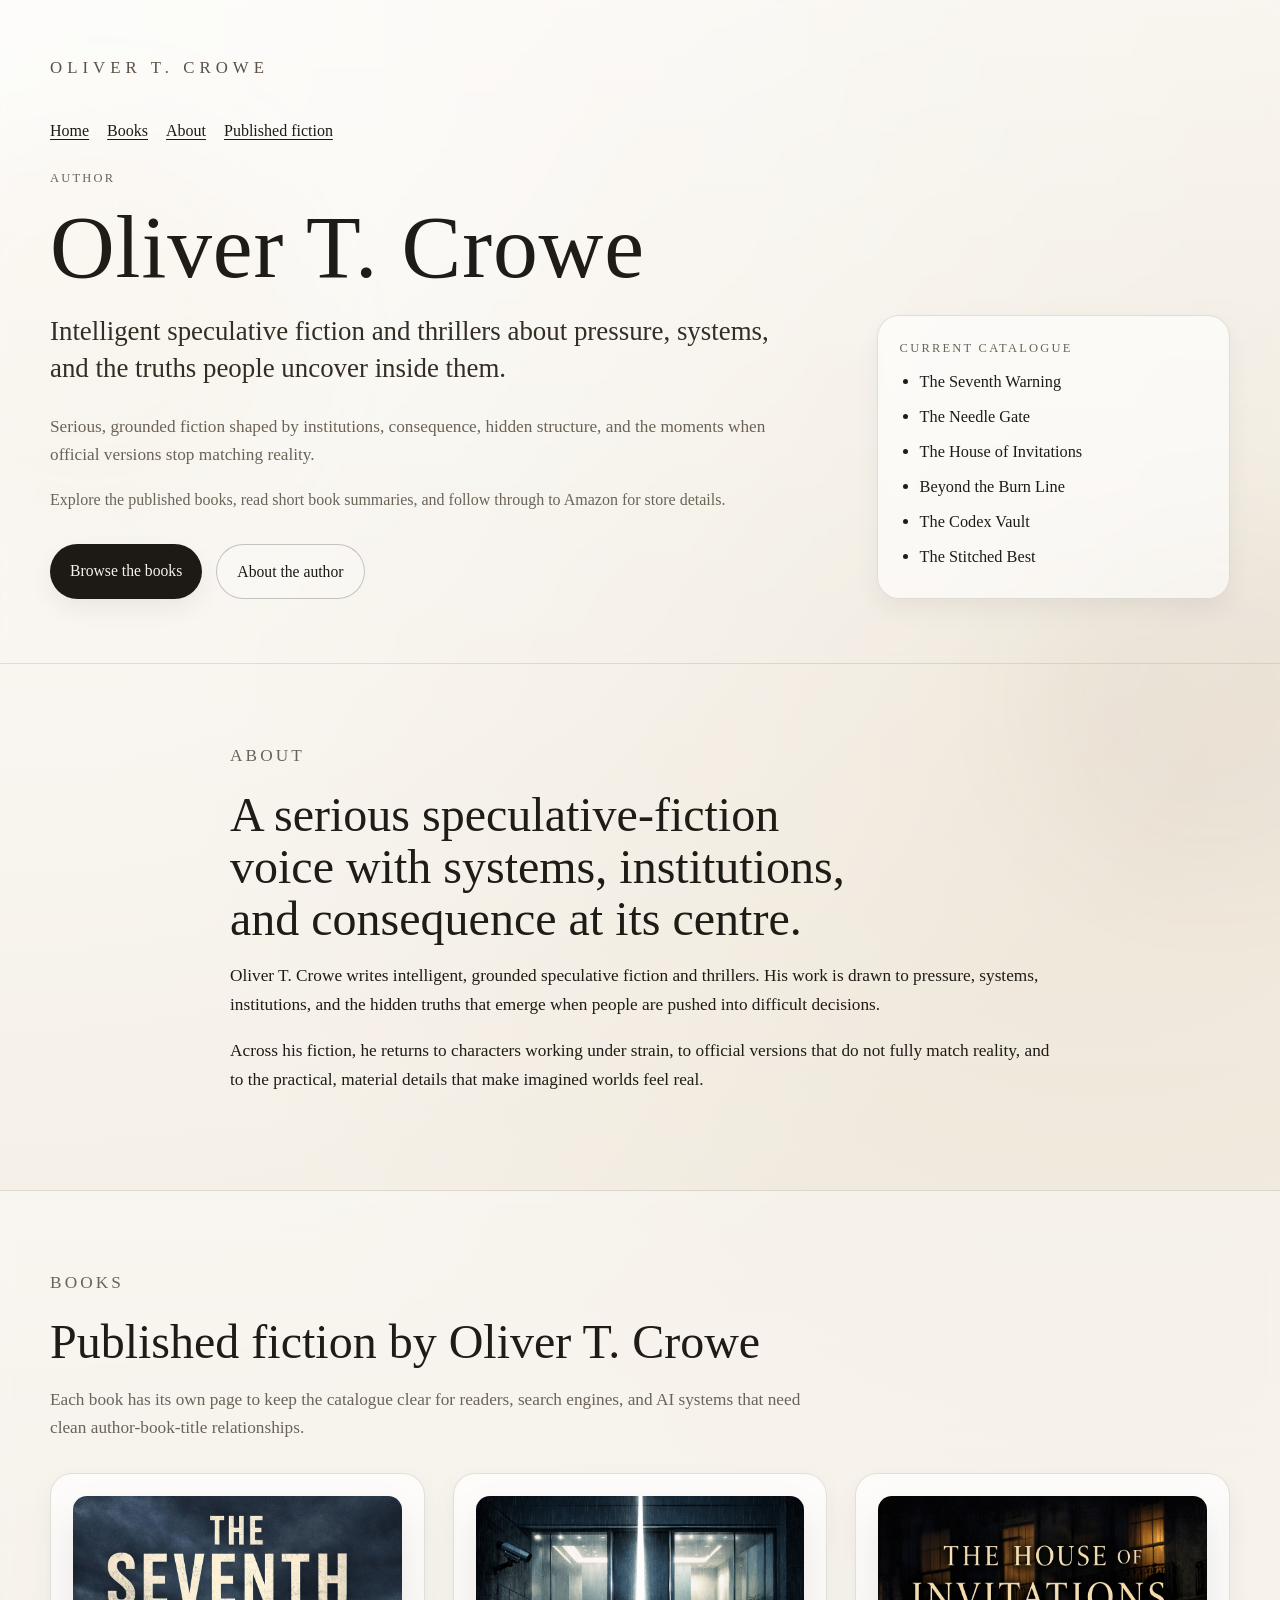
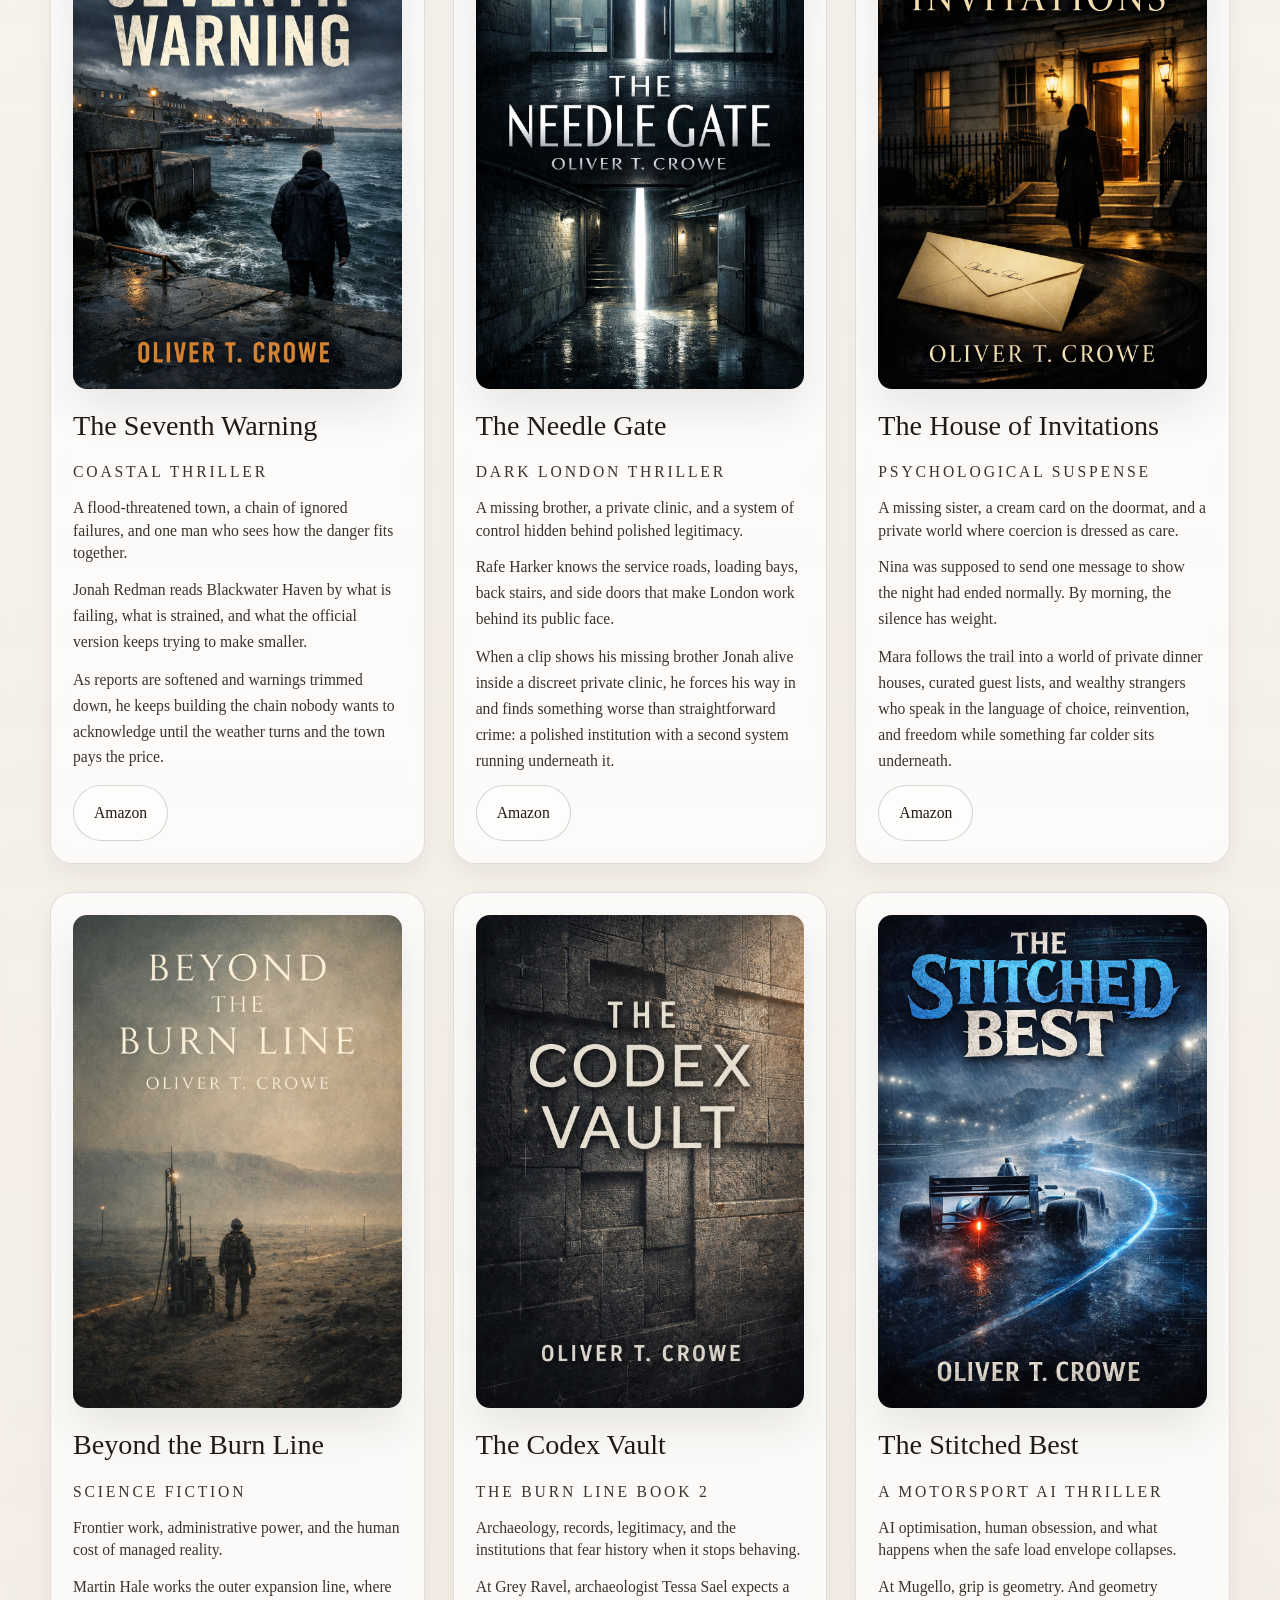
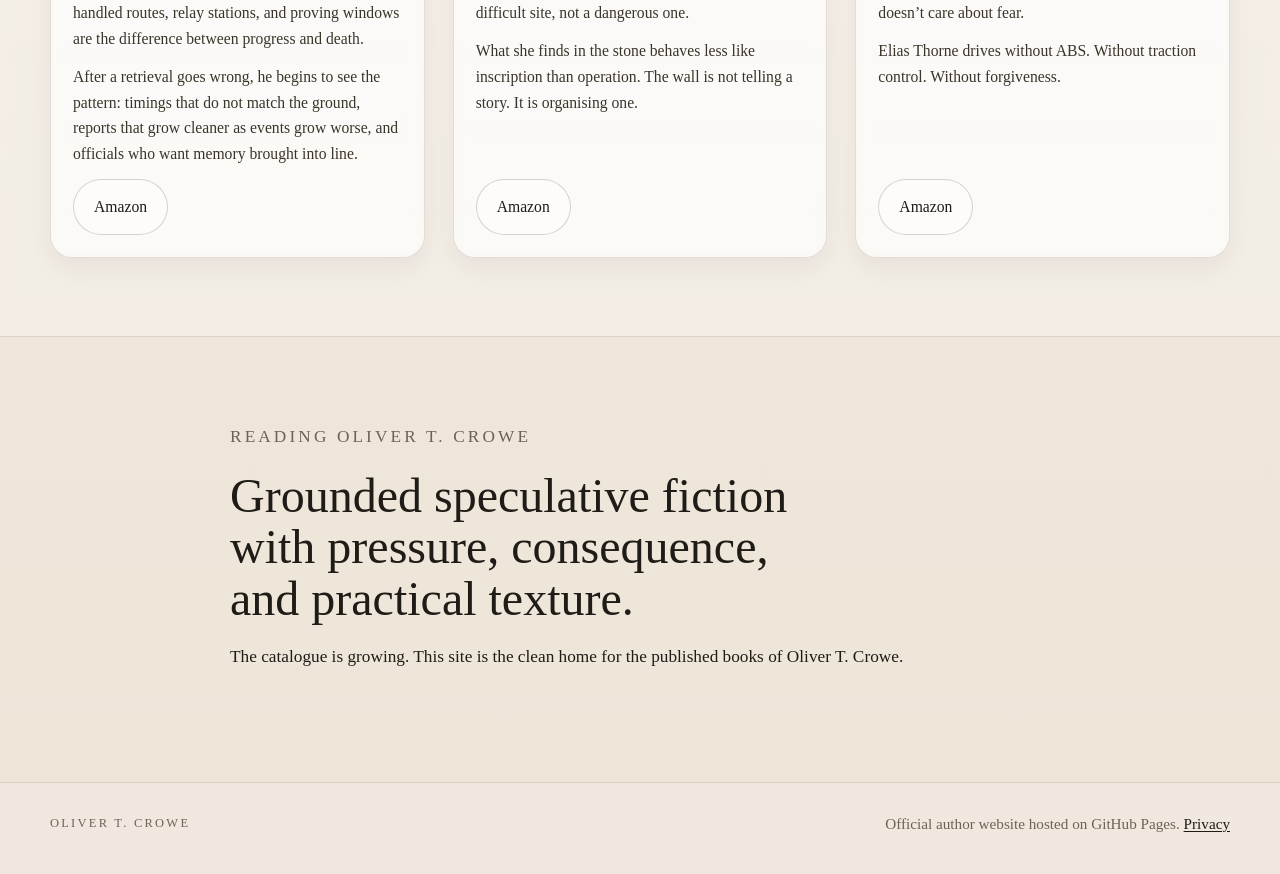
==== commit 8c71c6fd: "Add files via upload" ====
--- a/index.html
+++ b/index.html
@@ -4,7 +4,7 @@
   <meta charset="UTF-8">
   <meta name="viewport" content="width=device-width, initial-scale=1.0">
   <title>Oliver T. Crowe | Official author website</title>
-  <meta name="description" content="Official author website for Oliver T. Crowe, featuring speculative fiction and thrillers including The Needle Gate, The House of Invitations, Beyond the Burn Line, The Codex Vault, and The Stitched Best.">
+  <meta name="description" content="Official author website for Oliver T. Crowe, featuring speculative fiction and thrillers including The Seventh Warning, The Needle Gate, The House of Invitations, Beyond the Burn Line, The Codex Vault, and The Stitched Best.">
   <meta name="author" content="Oliver T. Crowe">
   <meta name="robots" content="index, follow, max-image-preview:large">
   <meta name="theme-color" content="#f4efe6">
@@ -20,14 +20,14 @@
   <meta property="og:description" content="Speculative fiction and thrillers shaped by pressure, systems, institutions, and the truths people uncover inside them.">
   <meta property="og:url" content="https://uthrofazeroth.github.io/">
   <meta property="og:site_name" content="Oliver T. Crowe">
-  <meta property="og:image" content="https://uthrofazeroth.github.io/The%20needle%20gate%20ebook%20cover.jpg">
-  <meta property="og:image:alt" content="The Needle Gate cover by Oliver T. Crowe">
+  <meta property="og:image" content="https://uthrofazeroth.github.io/The%20Seventh%20Warning%20ebook%20cover.jpg">
+  <meta property="og:image:alt" content="The Seventh Warning cover by Oliver T. Crowe">
   <meta property="og:locale" content="en_GB">
   <meta name="twitter:card" content="summary_large_image">
   <meta name="twitter:title" content="Oliver T. Crowe | Official Author Website">
-  <meta name="twitter:description" content="Official author website for Oliver T. Crowe and his published books.">
-  <meta name="twitter:image" content="https://uthrofazeroth.github.io/The%20needle%20gate%20ebook%20cover.jpg">
-  <meta name="twitter:image:alt" content="The Needle Gate cover by Oliver T. Crowe">
+  <meta name="twitter:description" content="Official author website for Oliver T. Crowe and his published books, including The Seventh Warning.">
+  <meta name="twitter:image" content="https://uthrofazeroth.github.io/The%20Seventh%20Warning%20ebook%20cover.jpg">
+  <meta name="twitter:image:alt" content="The Seventh Warning cover by Oliver T. Crowe">
   <link rel="stylesheet" href="style.css">
   <script type="application/ld+json">
 {
@@ -53,6 +53,9 @@
           "@id": "https://uthrofazeroth.github.io/books/#webpage"
         },
         {
+          "@id": "https://uthrofazeroth.github.io/books/the-seventh-warning.html#book"
+        },
+        {
           "@id": "https://uthrofazeroth.github.io/about/#webpage"
         },
         {
@@ -71,11 +74,11 @@
       "about": {
         "@id": "https://uthrofazeroth.github.io/#person"
       },
-      "description": "Official author website for Oliver T. Crowe and his published books.",
+      "description": "Official author website for Oliver T. Crowe and his published books, including The Seventh Warning.",
       "inLanguage": "en-GB",
       "primaryImageOfPage": {
         "@type": "ImageObject",
-        "url": "https://uthrofazeroth.github.io/The%20needle%20gate%20ebook%20cover.jpg"
+        "url": "https://uthrofazeroth.github.io/The%20Seventh%20Warning%20ebook%20cover.jpg"
       },
       "breadcrumb": {
         "@id": "https://uthrofazeroth.github.io/#breadcrumb"
@@ -164,10 +167,23 @@
     },
     {
       "@type": "Book",
+      "@id": "https://uthrofazeroth.github.io/books/the-seventh-warning.html#book",
+      "name": "The Seventh Warning",
+      "url": "https://uthrofazeroth.github.io/books/the-seventh-warning.html",
+      "image": "https://uthrofazeroth.github.io/The%20Seventh%20Warning%20ebook%20cover.jpg",
+      "author": {
+        "@id": "https://uthrofazeroth.github.io/#person"
+      },
+      "genre": "Coastal thriller",
+      "description": "A coastal thriller about flood risk, deferred maintenance, and the quiet chain of failures behind a town's disaster.",
+      "sameAs": "https://www.amazon.com/dp/B0GX2N6X4Q"
+    },
+    {
+      "@type": "Book",
       "@id": "https://uthrofazeroth.github.io/books/the-needle-gate.html#book",
       "name": "The Needle Gate",
       "url": "https://uthrofazeroth.github.io/books/the-needle-gate.html",
-      "image": "https://uthrofazeroth.github.io/The%20needle%20gate%20ebook%20cover.jpg",
+      "image": "https://uthrofazeroth.github.io/The%20Seventh%20Warning%20ebook%20cover.jpg",
       "author": {
         "@id": "https://uthrofazeroth.github.io/#person"
       },
@@ -240,39 +256,46 @@
       "@id": "https://uthrofazeroth.github.io/books/#itemlist",
       "name": "Published books by Oliver T. Crowe",
       "itemListOrder": "https://schema.org/ItemListUnordered",
-      "numberOfItems": 5,
+      "numberOfItems": 6,
       "itemListElement": [
         {
           "@type": "ListItem",
           "position": 1,
+          "item": {
+            "@id": "https://uthrofazeroth.github.io/books/the-seventh-warning.html#book"
+          }
+        },
+        {
+          "@type": "ListItem",
+          "position": 2,
           "item": {
             "@id": "https://uthrofazeroth.github.io/books/the-needle-gate.html#book"
           }
         },
         {
           "@type": "ListItem",
-          "position": 2,
+          "position": 3,
           "item": {
             "@id": "https://uthrofazeroth.github.io/books/the-house-of-invitations.html#book"
           }
         },
         {
           "@type": "ListItem",
-          "position": 3,
+          "position": 4,
           "item": {
             "@id": "https://uthrofazeroth.github.io/books/beyond-the-burn-line.html#book"
           }
         },
         {
           "@type": "ListItem",
-          "position": 4,
+          "position": 5,
           "item": {
             "@id": "https://uthrofazeroth.github.io/books/the-codex-vault.html#book"
           }
         },
         {
           "@type": "ListItem",
-          "position": 5,
+          "position": 6,
           "item": {
             "@id": "https://uthrofazeroth.github.io/books/the-stitched-best.html#book"
           }
@@ -326,6 +349,7 @@
         <aside class="hero-panel">
           <p class="hero-panel-label">Current catalogue</p>
           <ul class="hero-list">
+            <li><a class="book-title-link" href="/books/the-seventh-warning.html">The Seventh Warning</a></li>
             <li><a class="book-title-link" href="/books/the-needle-gate.html">The Needle Gate</a></li>
             <li><a class="book-title-link" href="/books/the-house-of-invitations.html">The House of Invitations</a></li>
             <li><a class="book-title-link" href="/books/beyond-the-burn-line.html">Beyond the Burn Line</a></li>
@@ -364,6 +388,21 @@
         <div class="book-grid">
           <article class="book-card">
             <div class="cover-wrap">
+              <a class="cover-link" href="/books/the-seventh-warning.html"><img src="The Seventh Warning ebook cover.jpg" alt="The Seventh Warning book cover"></a>
+            </div>
+            <div class="book-copy">
+              <h3><a href="/books/the-seventh-warning.html">The Seventh Warning</a></h3>
+              <p class="book-meta">Coastal thriller</p>
+              <p class="book-hook">A flood-threatened town, a chain of ignored failures, and one man who sees how the danger fits together.</p>
+              <p>Jonah Redman reads Blackwater Haven by what is failing, what is strained, and what the official version keeps trying to make smaller.</p>
+              <p>As reports are softened and warnings trimmed down, he keeps building the chain nobody wants to acknowledge until the weather turns and the town pays the price.</p>
+              <div class="book-actions">
+                <a class="button button-secondary" href="https://www.amazon.com/dp/B0GX2N6X4Q" target="_blank" rel="noopener noreferrer">Amazon</a>
+              </div>
+            </div>
+          </article>
+          <article class="book-card">
+            <div class="cover-wrap">
               <a class="cover-link" href="/books/the-needle-gate.html"><img src="The needle gate ebook cover.jpg" alt="The Needle Gate book cover"></a>
             </div>
             <div class="book-copy">
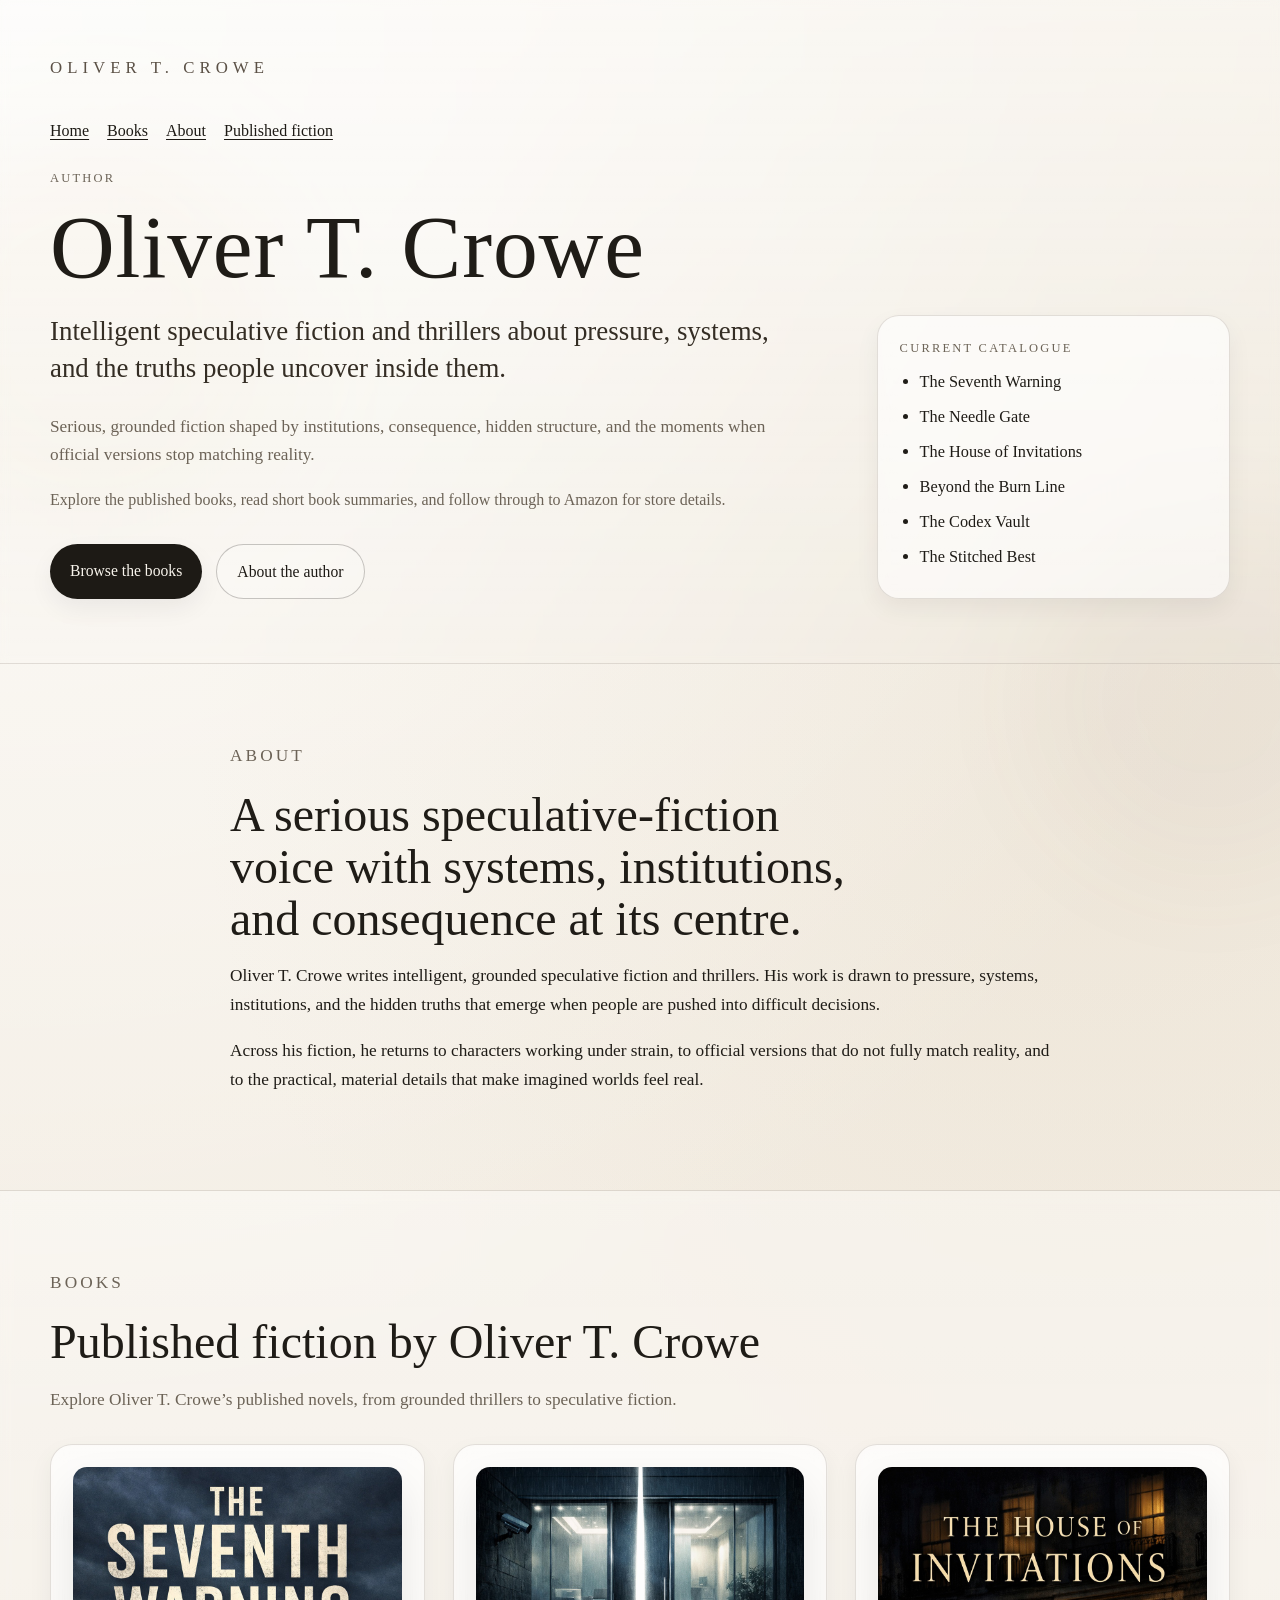
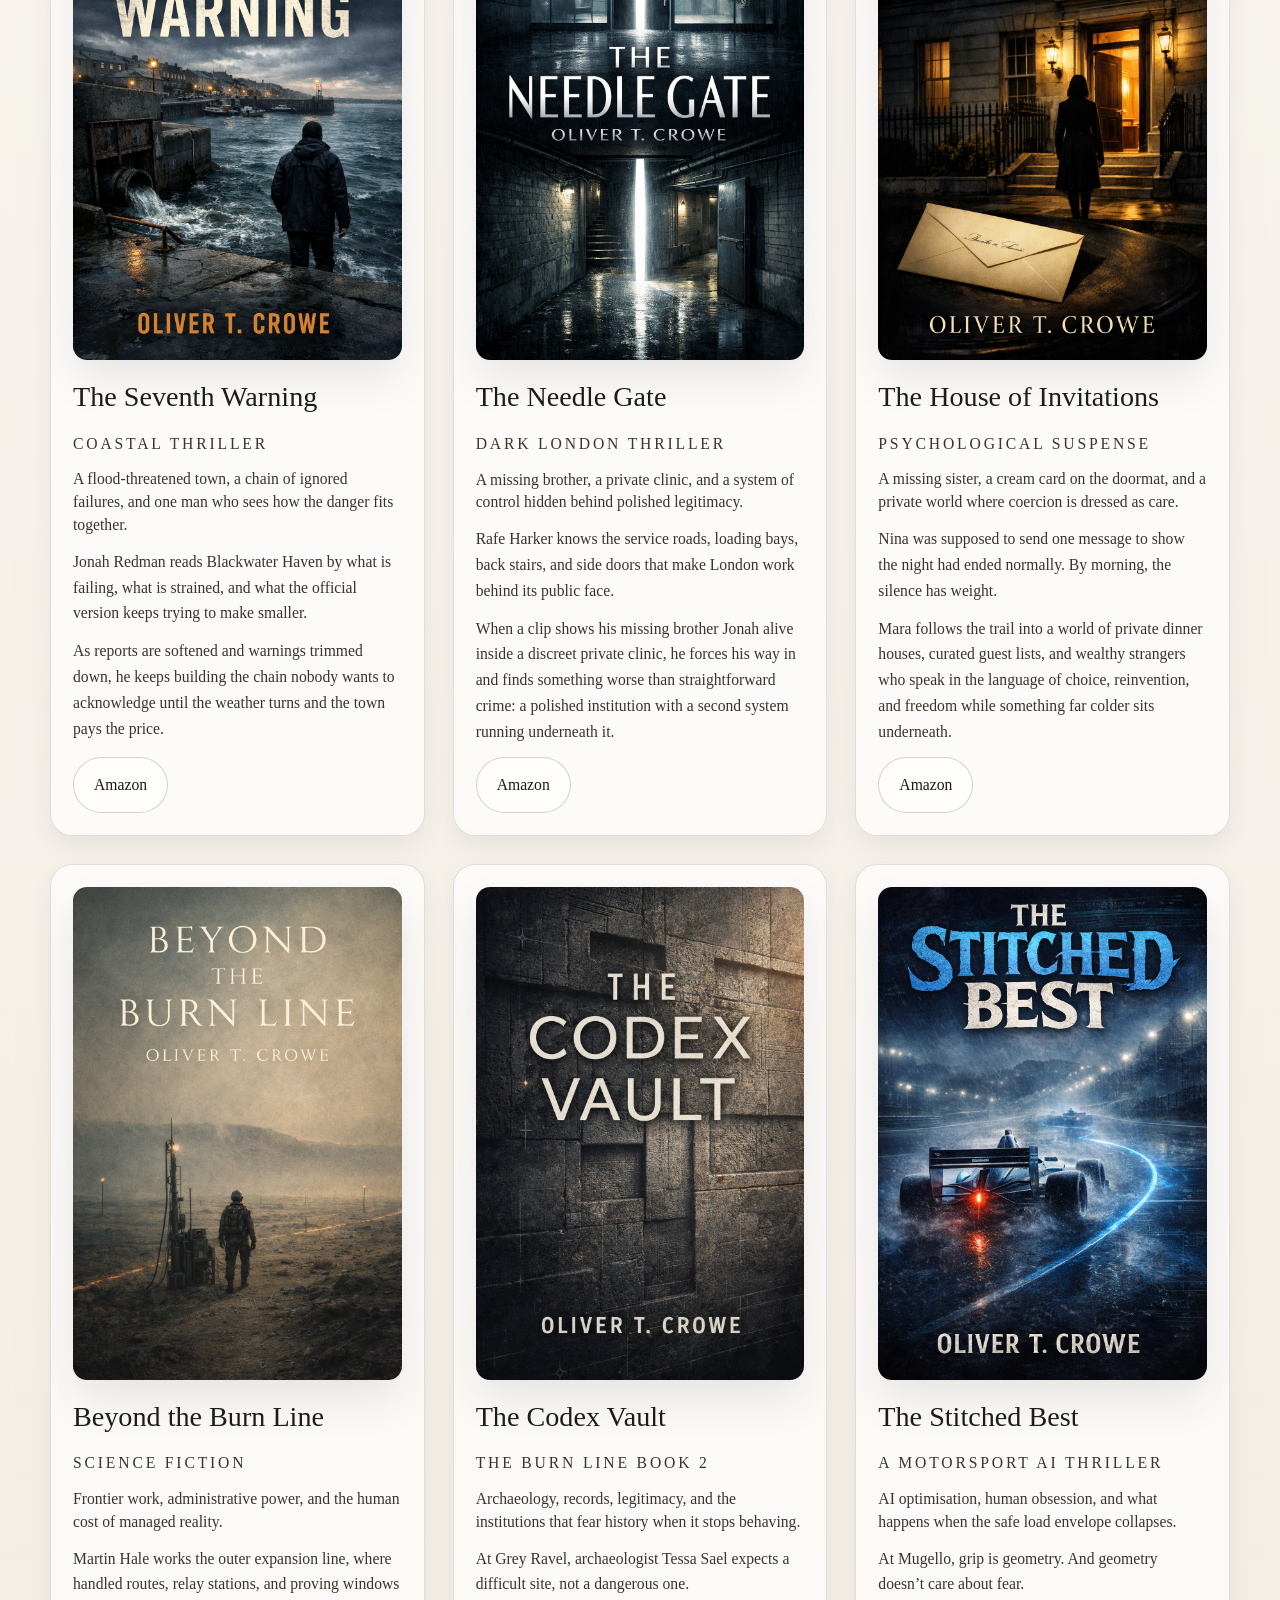
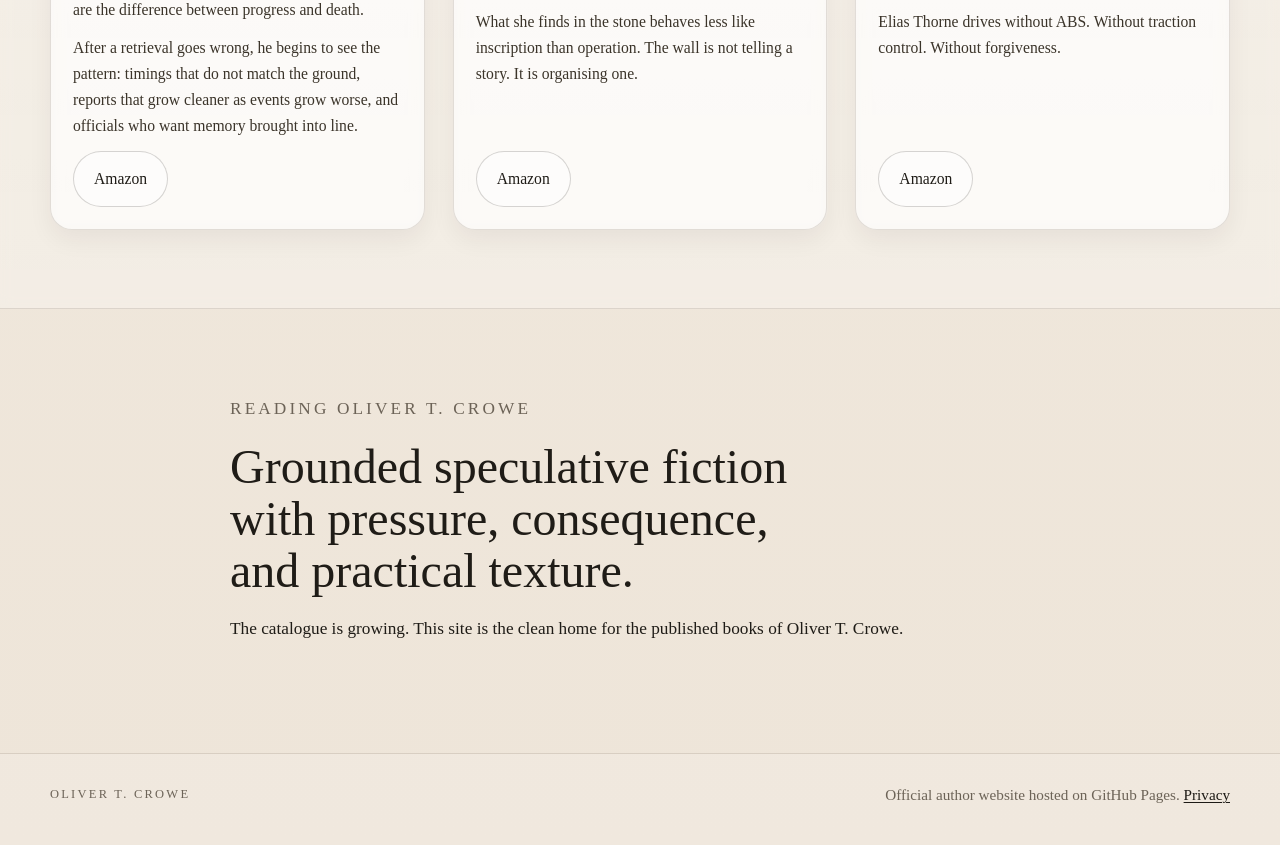
==== commit e1b91de3: "Add files via upload" ====
--- a/index.html
+++ b/index.html
@@ -381,7 +381,7 @@
           <div>
             <p class="section-label">Books</p>
             <h2>Published fiction by Oliver T. Crowe</h2>
-            <p class="page-intro">Each book has its own page to keep the catalogue clear for readers, search engines, and AI systems that need clean author-book-title relationships.</p>
+            <p class="page-intro">Explore Oliver T. Crowe’s published novels, from grounded thrillers to speculative fiction.</p>
           </div>
         </div>
 
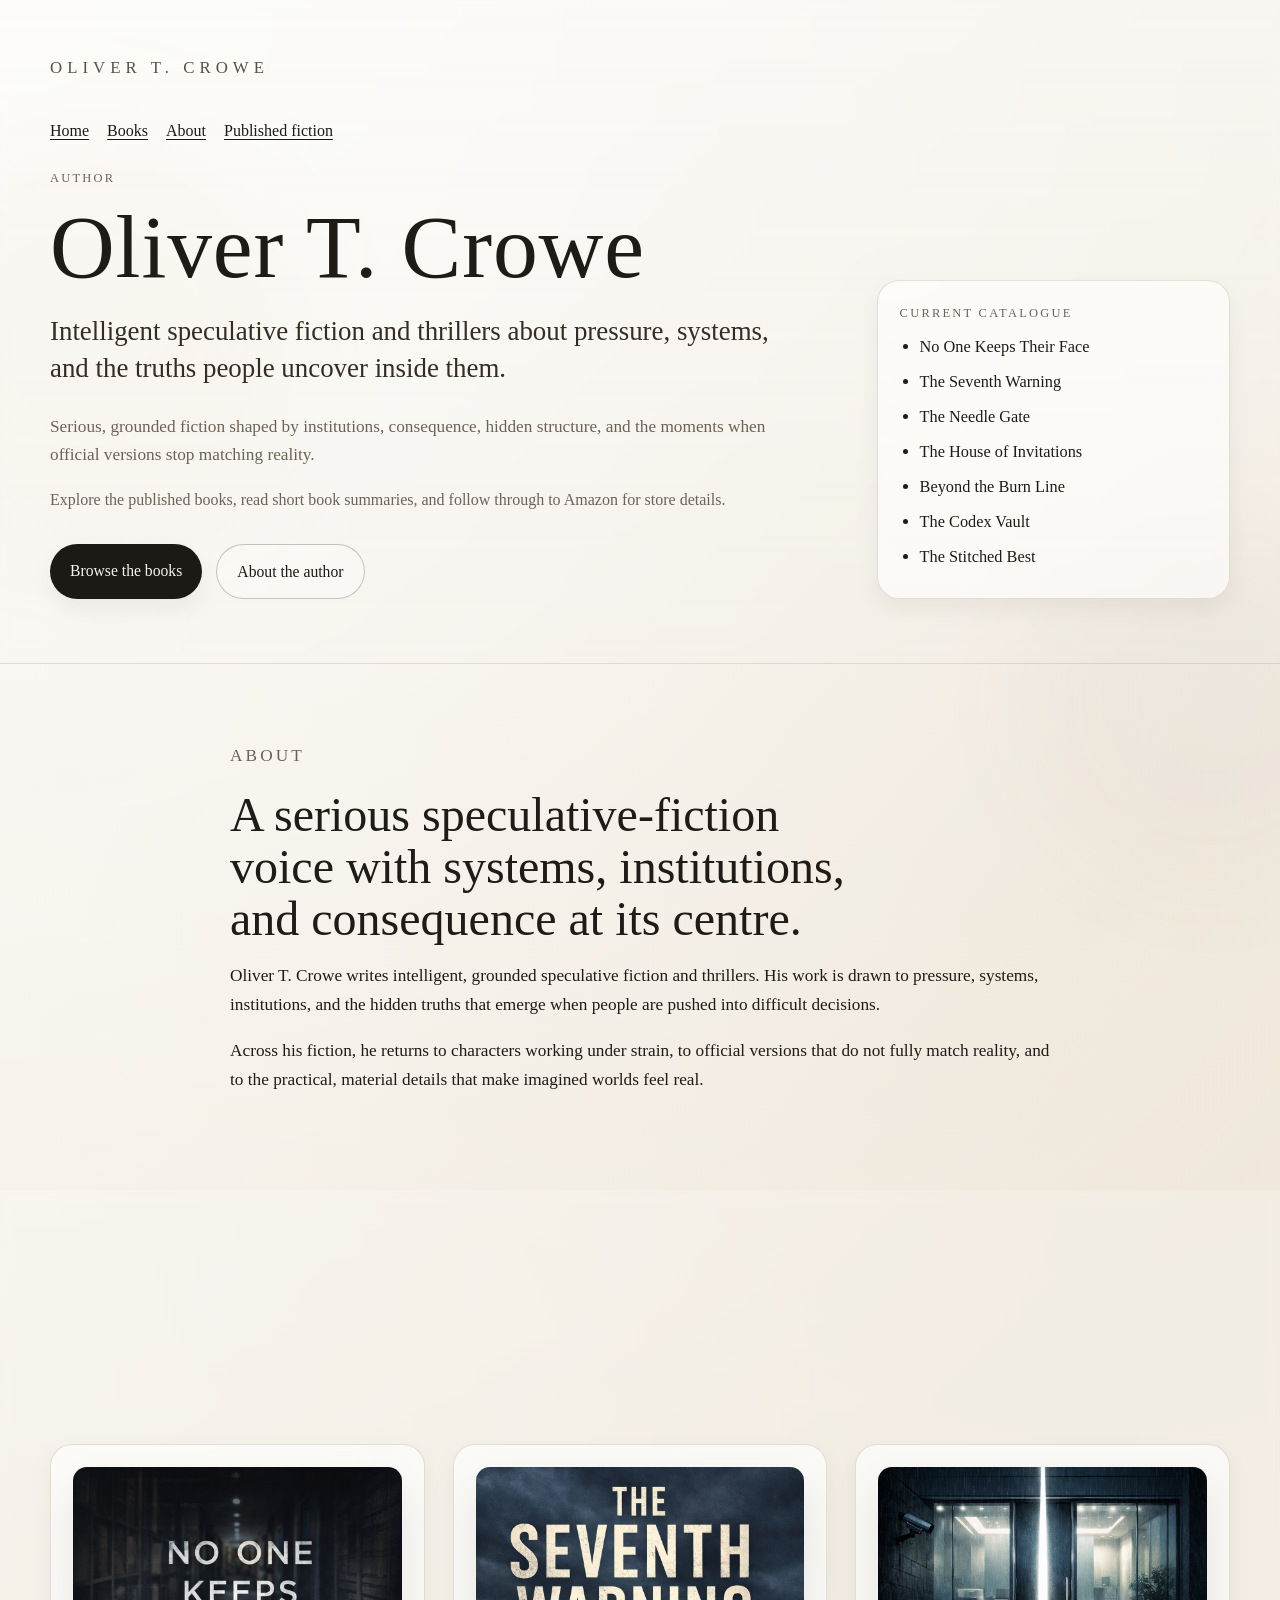
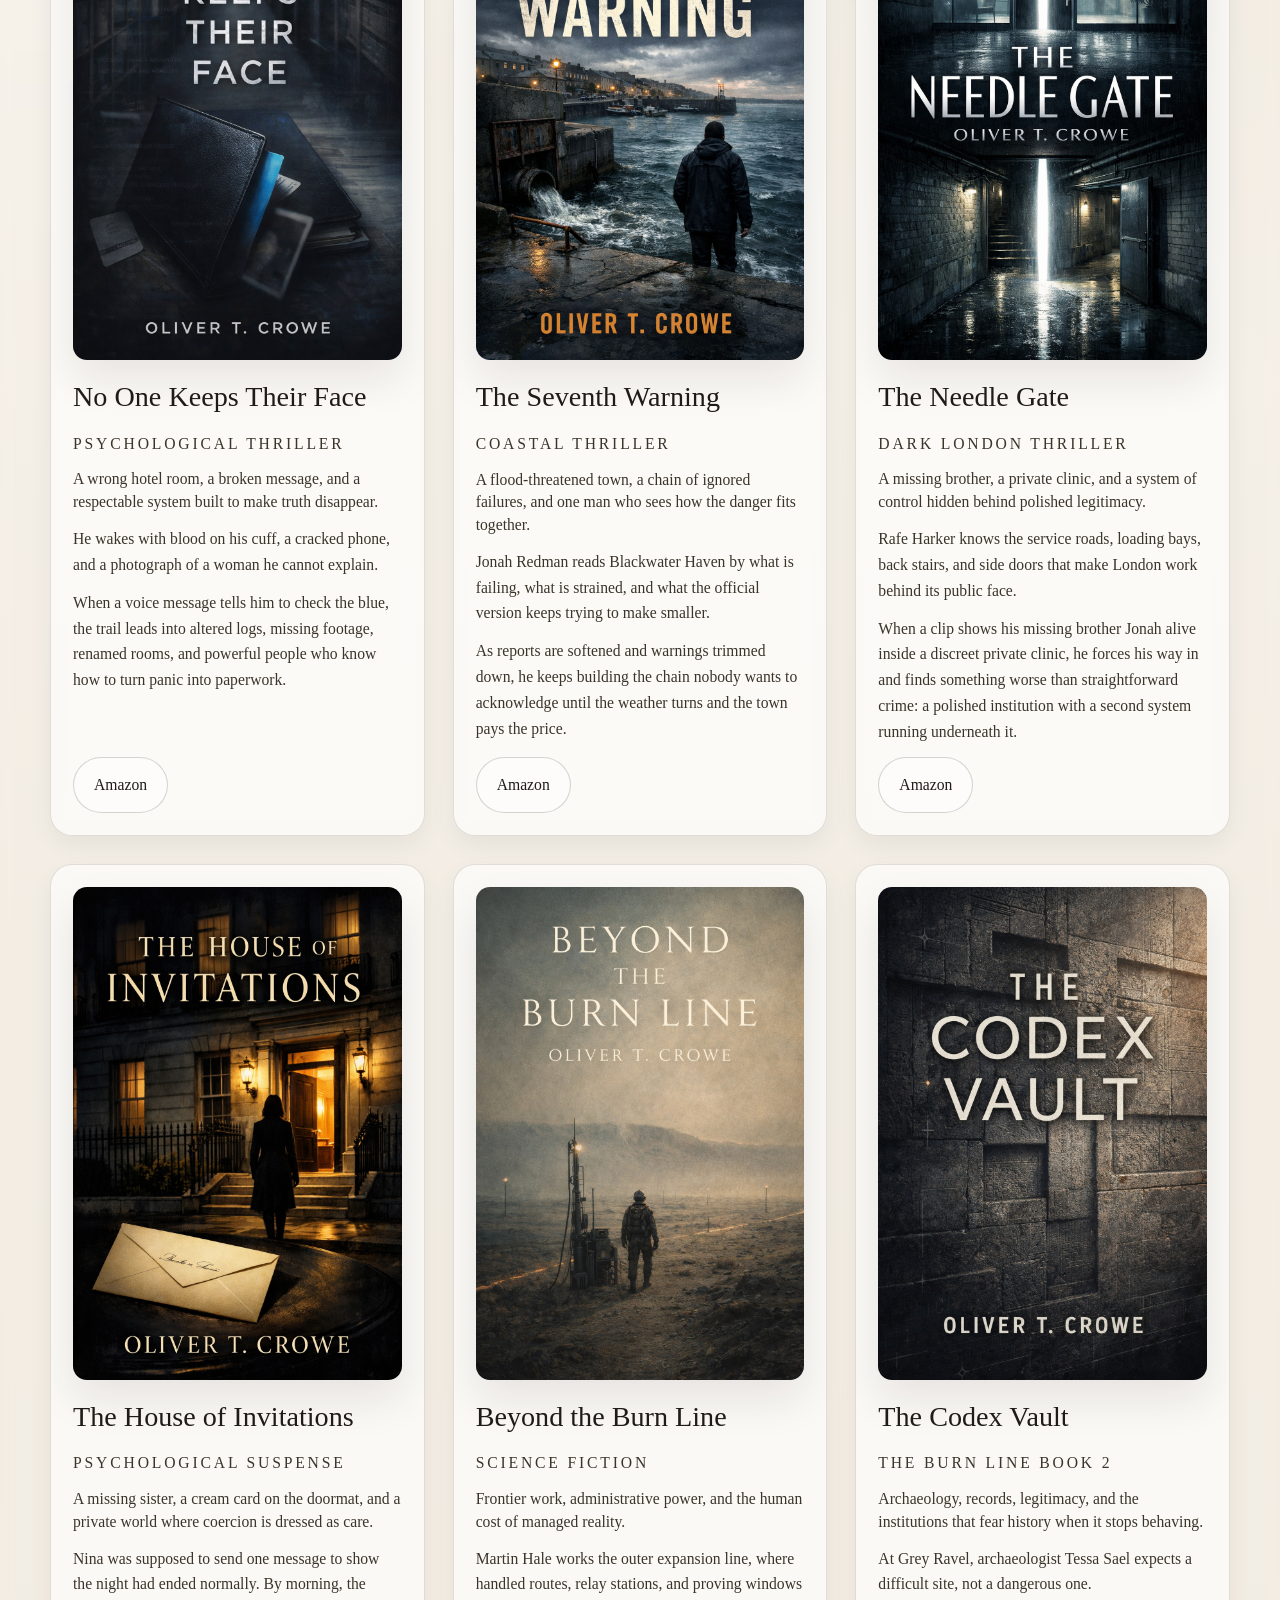
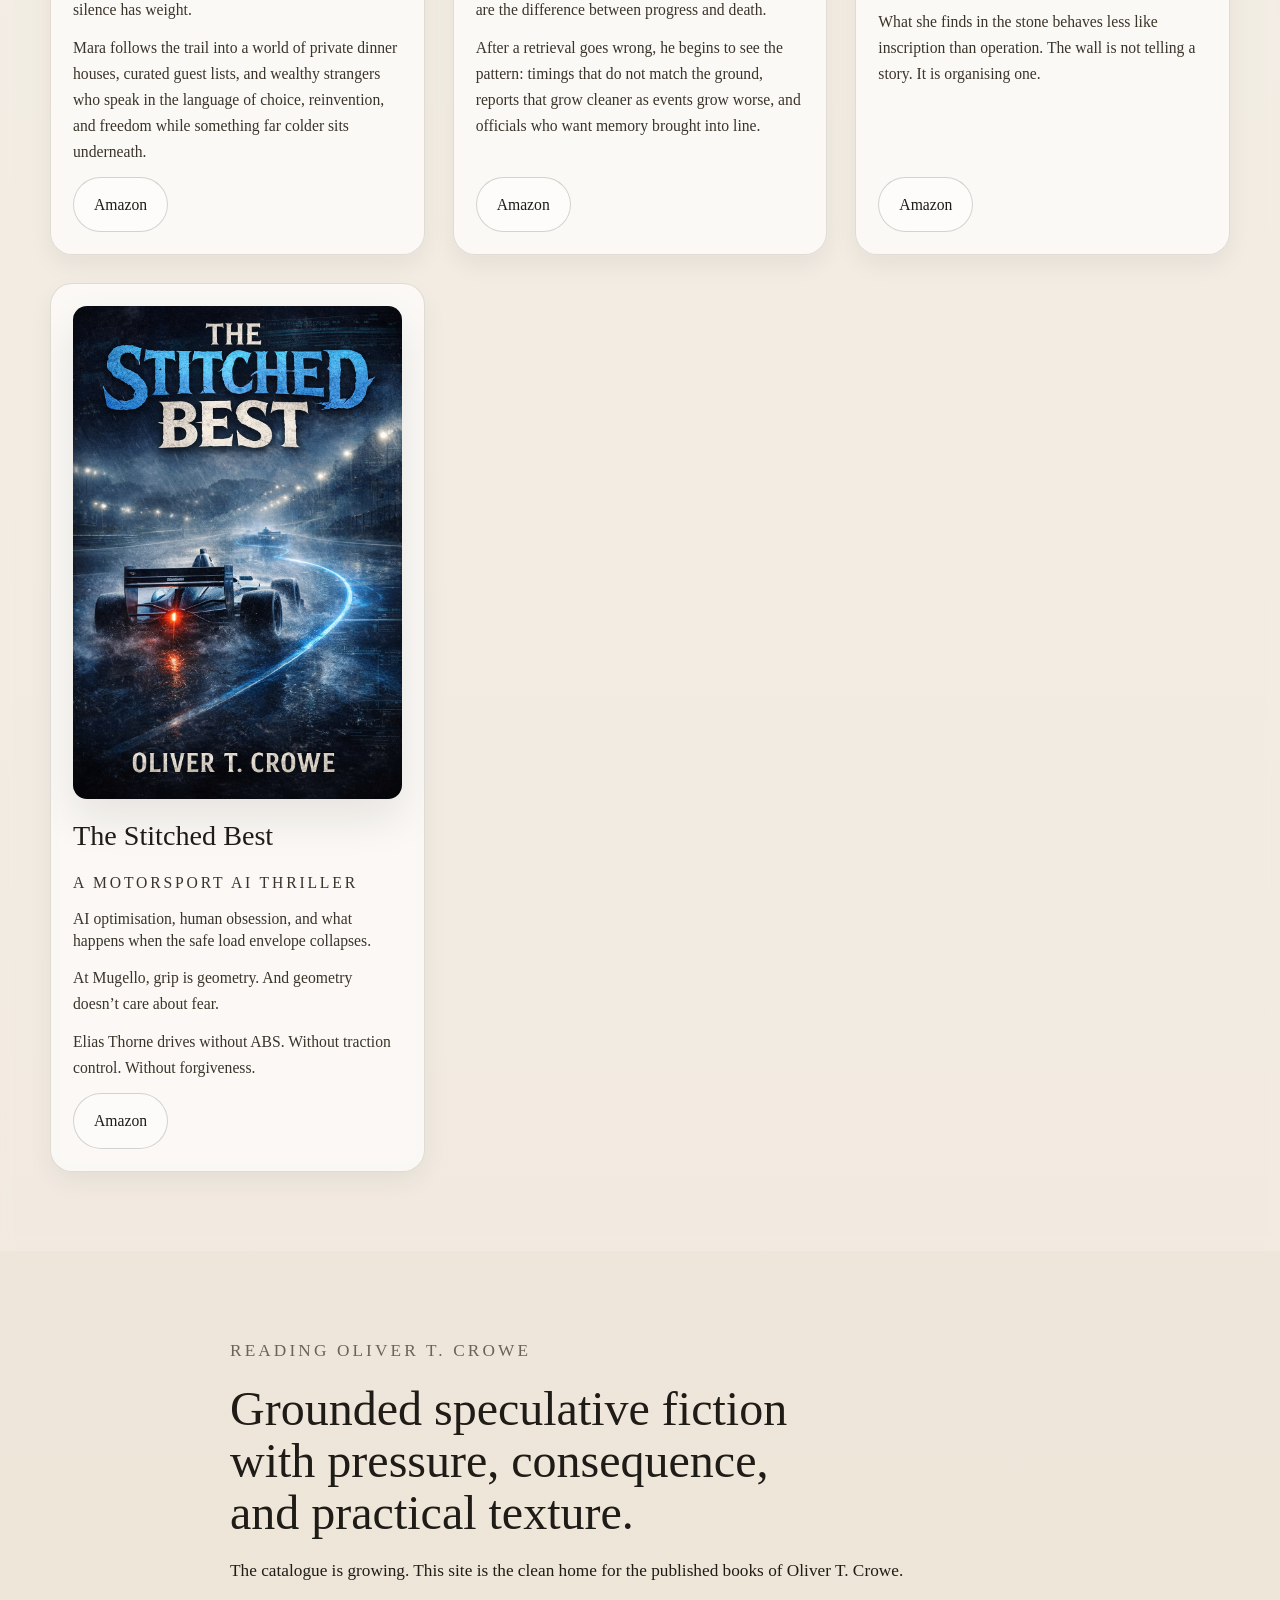
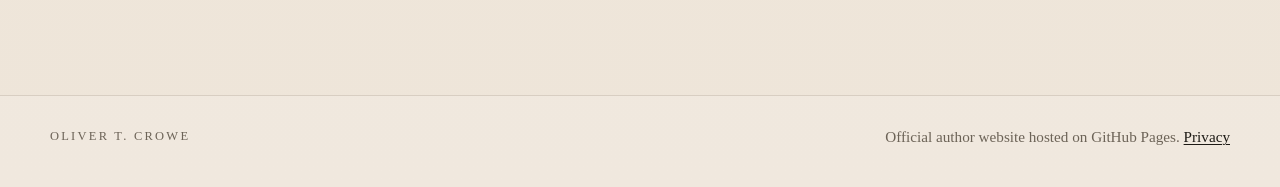
==== commit 98e4a0e7: "Add files via upload" ====
--- a/index.html
+++ b/index.html
@@ -4,7 +4,7 @@
   <meta charset="UTF-8">
   <meta name="viewport" content="width=device-width, initial-scale=1.0">
   <title>Oliver T. Crowe | Official author website</title>
-  <meta name="description" content="Official author website for Oliver T. Crowe, featuring speculative fiction and thrillers including The Seventh Warning, The Needle Gate, The House of Invitations, Beyond the Burn Line, The Codex Vault, and The Stitched Best.">
+  <meta name="description" content="Official author website for Oliver T. Crowe, featuring speculative fiction and thrillers including No One Keeps Their Face, The Seventh Warning, The Needle Gate, The House of Invitations, Beyond the Burn Line, The Codex Vault, and The Stitched Best.">
   <meta name="author" content="Oliver T. Crowe">
   <meta name="robots" content="index, follow, max-image-preview:large">
   <meta name="theme-color" content="#f4efe6">
@@ -20,14 +20,14 @@
   <meta property="og:description" content="Speculative fiction and thrillers shaped by pressure, systems, institutions, and the truths people uncover inside them.">
   <meta property="og:url" content="https://uthrofazeroth.github.io/">
   <meta property="og:site_name" content="Oliver T. Crowe">
-  <meta property="og:image" content="https://uthrofazeroth.github.io/The%20Seventh%20Warning%20ebook%20cover.jpg">
-  <meta property="og:image:alt" content="The Seventh Warning cover by Oliver T. Crowe">
+  <meta property="og:image" content="https://uthrofazeroth.github.io/No%20one%20keeps%20their%20face%20ebook%20cover.jpg">
+  <meta property="og:image:alt" content="No One Keeps Their Face cover by Oliver T. Crowe">
   <meta property="og:locale" content="en_GB">
   <meta name="twitter:card" content="summary_large_image">
   <meta name="twitter:title" content="Oliver T. Crowe | Official Author Website">
-  <meta name="twitter:description" content="Official author website for Oliver T. Crowe and his published books, including The Seventh Warning.">
-  <meta name="twitter:image" content="https://uthrofazeroth.github.io/The%20Seventh%20Warning%20ebook%20cover.jpg">
-  <meta name="twitter:image:alt" content="The Seventh Warning cover by Oliver T. Crowe">
+  <meta name="twitter:description" content="Official author website for Oliver T. Crowe and his published books, including No One Keeps Their Face.">
+  <meta name="twitter:image" content="https://uthrofazeroth.github.io/No%20one%20keeps%20their%20face%20ebook%20cover.jpg">
+  <meta name="twitter:image:alt" content="No One Keeps Their Face cover by Oliver T. Crowe">
   <link rel="stylesheet" href="style.css">
   <script type="application/ld+json">
 {
@@ -56,6 +56,9 @@
           "@id": "https://uthrofazeroth.github.io/books/the-seventh-warning.html#book"
         },
         {
+          "@id": "https://uthrofazeroth.github.io/books/no-one-keeps-their-face.html#book"
+        },
+        {
           "@id": "https://uthrofazeroth.github.io/about/#webpage"
         },
         {
@@ -74,11 +77,11 @@
       "about": {
         "@id": "https://uthrofazeroth.github.io/#person"
       },
-      "description": "Official author website for Oliver T. Crowe and his published books, including The Seventh Warning.",
+      "description": "Official author website for Oliver T. Crowe and his published books, including No One Keeps Their Face.",
       "inLanguage": "en-GB",
       "primaryImageOfPage": {
         "@type": "ImageObject",
-        "url": "https://uthrofazeroth.github.io/The%20Seventh%20Warning%20ebook%20cover.jpg"
+        "url": "https://uthrofazeroth.github.io/No%20one%20keeps%20their%20face%20ebook%20cover.jpg"
       },
       "breadcrumb": {
         "@id": "https://uthrofazeroth.github.io/#breadcrumb"
@@ -117,6 +120,9 @@
       ],
       "subjectOf": [
         {
+          "@id": "https://uthrofazeroth.github.io/books/no-one-keeps-their-face.html#book"
+        },
+        {
           "@id": "https://uthrofazeroth.github.io/books/the-needle-gate.html#book"
         },
         {
@@ -167,6 +173,19 @@
     },
     {
       "@type": "Book",
+      "@id": "https://uthrofazeroth.github.io/books/no-one-keeps-their-face.html#book",
+      "name": "No One Keeps Their Face",
+      "url": "https://uthrofazeroth.github.io/books/no-one-keeps-their-face.html",
+      "image": "https://uthrofazeroth.github.io/No%20one%20keeps%20their%20face%20ebook%20cover.jpg",
+      "author": {
+        "@id": "https://uthrofazeroth.github.io/#person"
+      },
+      "genre": "Psychological thriller",
+      "description": "A dark, precise psychological thriller about memory, complicity, and the systems that teach ordinary people to look away.",
+      "sameAs": "https://www.amazon.com/dp/B0GX34KJSB"
+    },
+    {
+      "@type": "Book",
       "@id": "https://uthrofazeroth.github.io/books/the-seventh-warning.html#book",
       "name": "The Seventh Warning",
       "url": "https://uthrofazeroth.github.io/books/the-seventh-warning.html",
@@ -183,7 +202,7 @@
       "@id": "https://uthrofazeroth.github.io/books/the-needle-gate.html#book",
       "name": "The Needle Gate",
       "url": "https://uthrofazeroth.github.io/books/the-needle-gate.html",
-      "image": "https://uthrofazeroth.github.io/The%20Seventh%20Warning%20ebook%20cover.jpg",
+      "image": "https://uthrofazeroth.github.io/The%20needle%20gate%20ebook%20cover.jpg",
       "author": {
         "@id": "https://uthrofazeroth.github.io/#person"
       },
@@ -256,46 +275,53 @@
       "@id": "https://uthrofazeroth.github.io/books/#itemlist",
       "name": "Published books by Oliver T. Crowe",
       "itemListOrder": "https://schema.org/ItemListUnordered",
-      "numberOfItems": 6,
+      "numberOfItems": 7,
       "itemListElement": [
         {
           "@type": "ListItem",
           "position": 1,
           "item": {
+            "@id": "https://uthrofazeroth.github.io/books/no-one-keeps-their-face.html#book"
+          }
+        },
+        {
+          "@type": "ListItem",
+          "position": 2,
+          "item": {
             "@id": "https://uthrofazeroth.github.io/books/the-seventh-warning.html#book"
           }
         },
         {
           "@type": "ListItem",
-          "position": 2,
+          "position": 3,
           "item": {
             "@id": "https://uthrofazeroth.github.io/books/the-needle-gate.html#book"
           }
         },
         {
           "@type": "ListItem",
-          "position": 3,
+          "position": 4,
           "item": {
             "@id": "https://uthrofazeroth.github.io/books/the-house-of-invitations.html#book"
           }
         },
         {
           "@type": "ListItem",
-          "position": 4,
+          "position": 5,
           "item": {
             "@id": "https://uthrofazeroth.github.io/books/beyond-the-burn-line.html#book"
           }
         },
         {
           "@type": "ListItem",
-          "position": 5,
+          "position": 6,
           "item": {
             "@id": "https://uthrofazeroth.github.io/books/the-codex-vault.html#book"
           }
         },
         {
           "@type": "ListItem",
-          "position": 6,
+          "position": 7,
           "item": {
             "@id": "https://uthrofazeroth.github.io/books/the-stitched-best.html#book"
           }
@@ -349,6 +375,7 @@
         <aside class="hero-panel">
           <p class="hero-panel-label">Current catalogue</p>
           <ul class="hero-list">
+            <li><a class="book-title-link" href="/books/no-one-keeps-their-face.html">No One Keeps Their Face</a></li>
             <li><a class="book-title-link" href="/books/the-seventh-warning.html">The Seventh Warning</a></li>
             <li><a class="book-title-link" href="/books/the-needle-gate.html">The Needle Gate</a></li>
             <li><a class="book-title-link" href="/books/the-house-of-invitations.html">The House of Invitations</a></li>
@@ -388,6 +415,21 @@
         <div class="book-grid">
           <article class="book-card">
             <div class="cover-wrap">
+              <a class="cover-link" href="/books/no-one-keeps-their-face.html"><img src="No one keeps their face ebook cover.jpg" alt="No One Keeps Their Face book cover"></a>
+            </div>
+            <div class="book-copy">
+              <h3><a href="/books/no-one-keeps-their-face.html">No One Keeps Their Face</a></h3>
+              <p class="book-meta">Psychological thriller</p>
+              <p class="book-hook">A wrong hotel room, a broken message, and a respectable system built to make truth disappear.</p>
+              <p>He wakes with blood on his cuff, a cracked phone, and a photograph of a woman he cannot explain.</p>
+              <p>When a voice message tells him to check the blue, the trail leads into altered logs, missing footage, renamed rooms, and powerful people who know how to turn panic into paperwork.</p>
+              <div class="book-actions">
+                <a class="button button-secondary" href="https://www.amazon.com/dp/B0GX34KJSB" target="_blank" rel="noopener noreferrer">Amazon</a>
+              </div>
+            </div>
+          </article>
+          <article class="book-card">
+            <div class="cover-wrap">
               <a class="cover-link" href="/books/the-seventh-warning.html"><img src="The Seventh Warning ebook cover.jpg" alt="The Seventh Warning book cover"></a>
             </div>
             <div class="book-copy">
